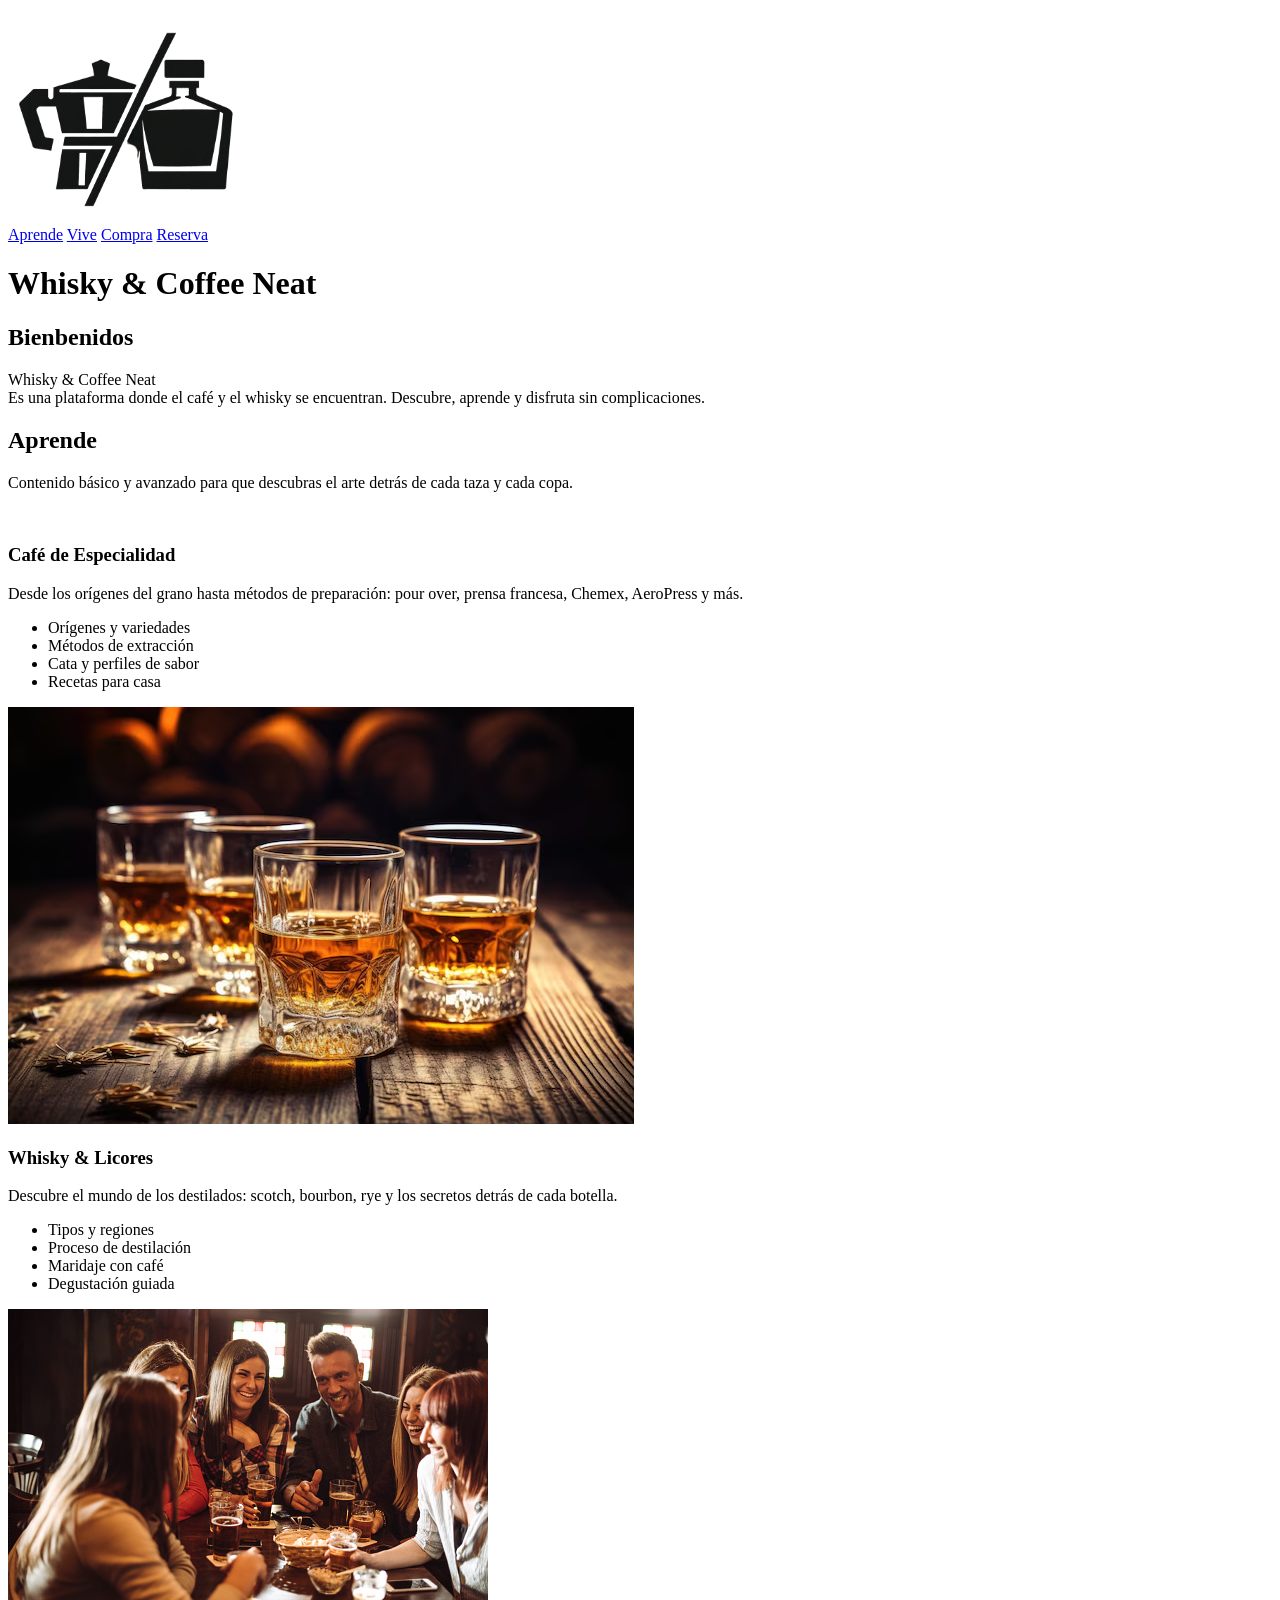
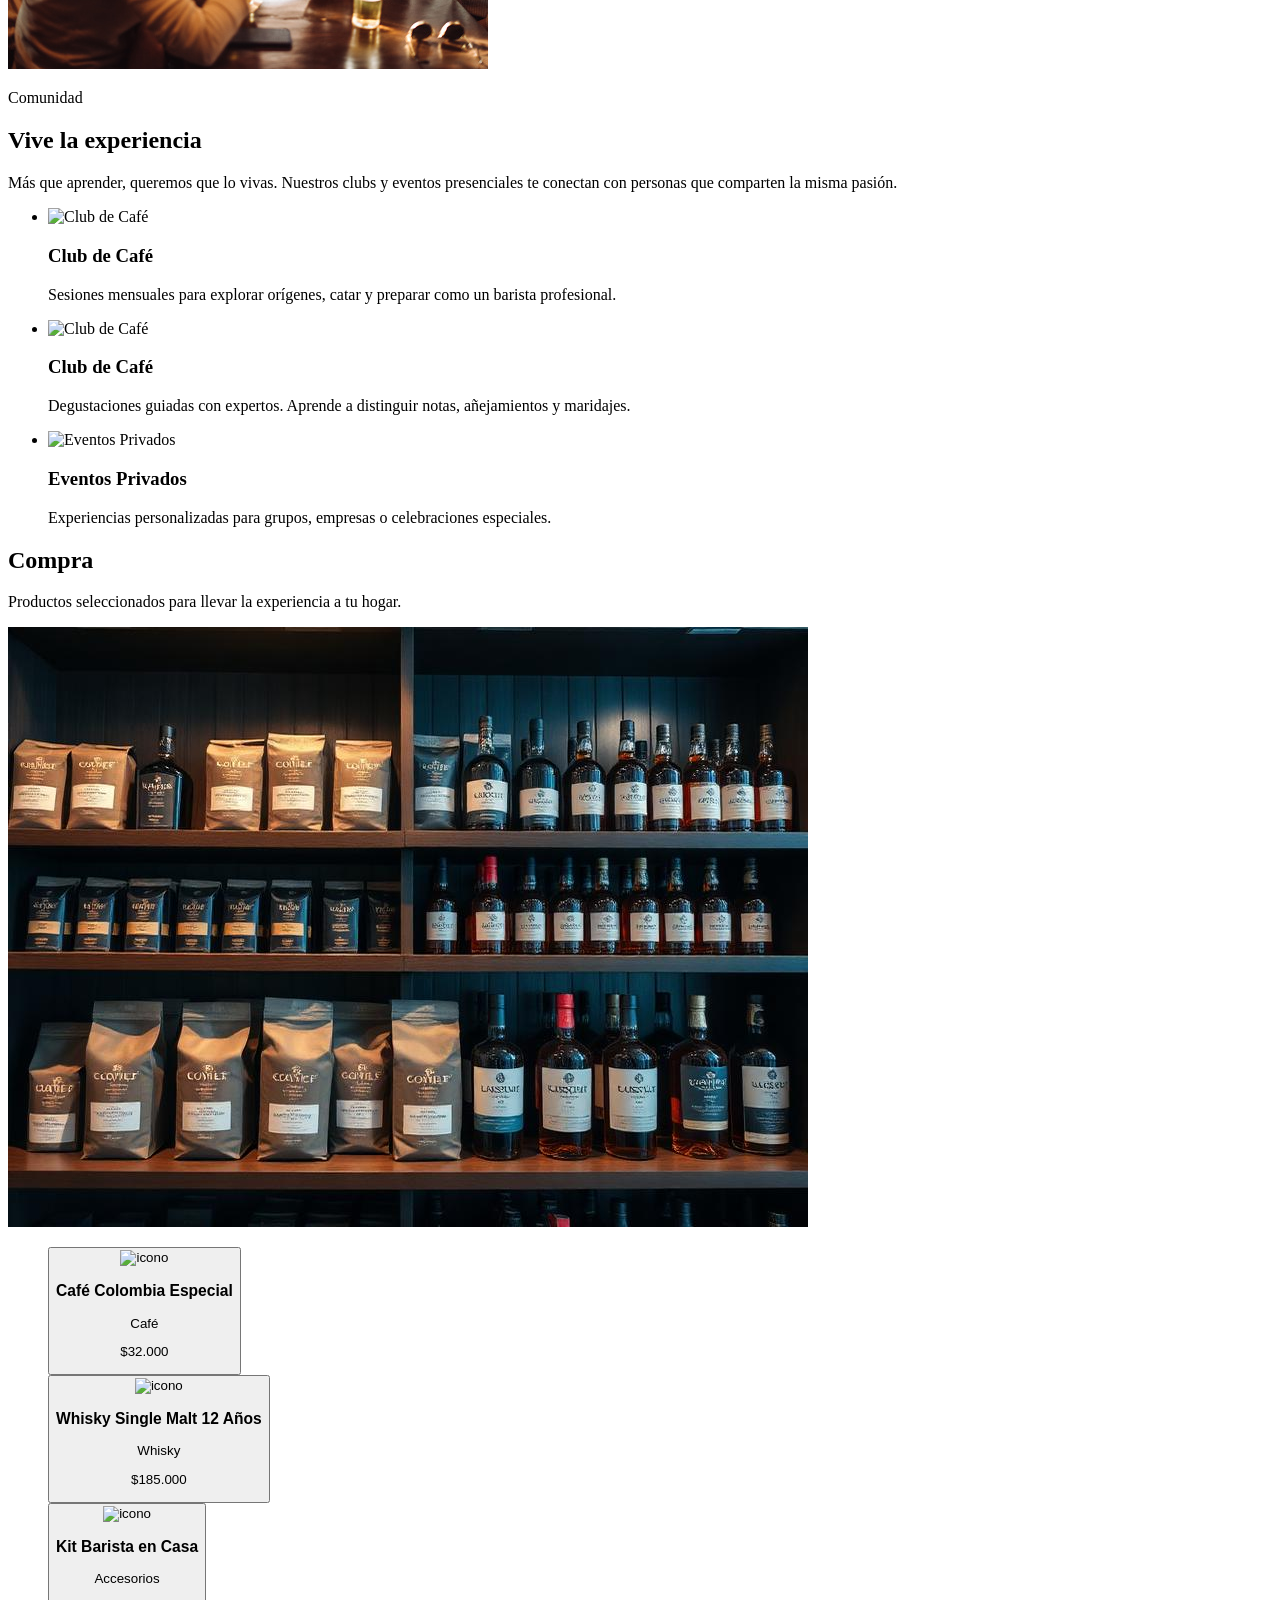
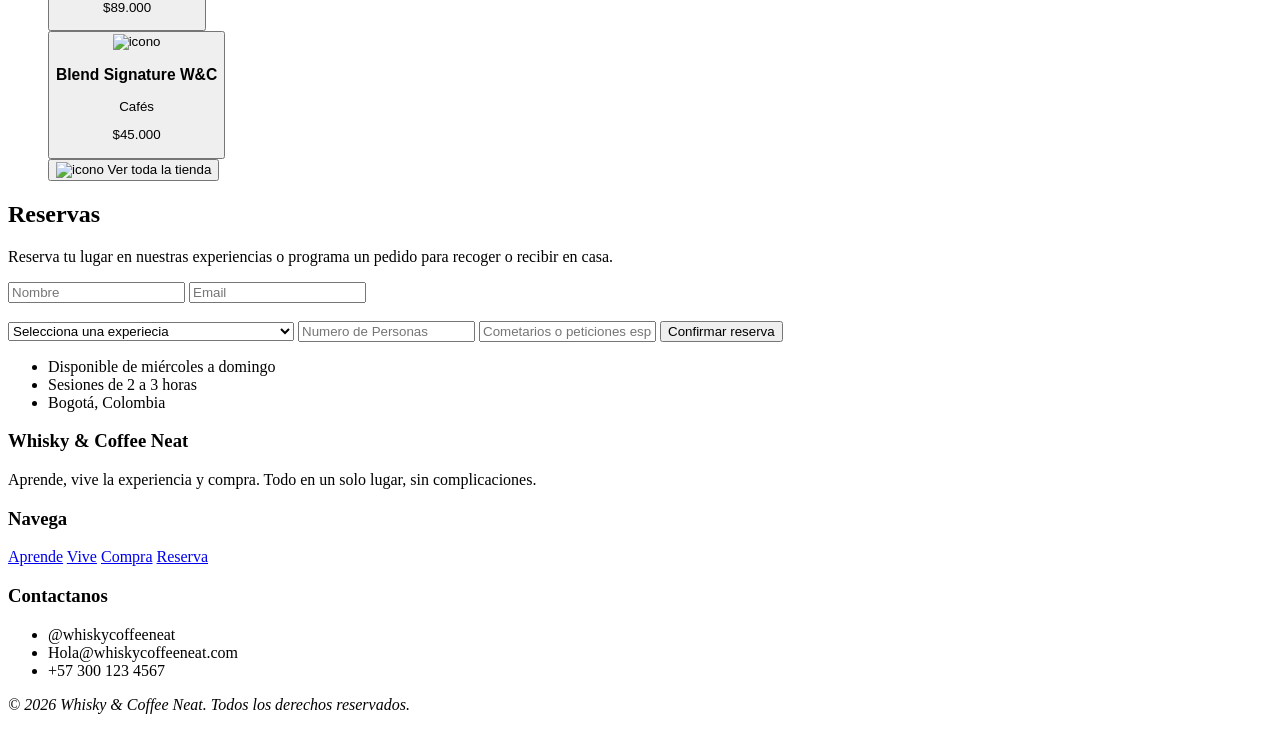
==== 1.WhiskyCoffee/index.html @ 06baff84 "dia 4 Formularios" ====
<!DOCTYPE html>
<html lang="en">

<head>
  <meta charset="UTF-8">
  <title>whiskyCoffee</title>
</head>

<body>

  <header>
    <img src="Logo.png" alt="logo Whisky & Coffee Neat ">
    <nav class="header">
      <a href="#aprende">Aprende</a>
      <a href="#vive">Vive</a>
      <a href="#compra">Compra</a>
      <a href="#reserva">Reserva</a>
    </nav>
    <h1>Whisky & Coffee Neat</h1>
  </header>

  <main>
    <section>
      <h2>Bienbenidos</h2>
      <p>Whisky & Coffee Neat <br> Es una plataforma donde el café y el whisky se encuentran. Descubre, aprende y
        disfruta sin complicaciones.</p>
    </section>

    <section class="aprende" id="aprende">
      <h2>Aprende</h2>
      <p>Contenido básico y avanzado para que descubras el arte detrás de cada taza y cada copa.</p>

      <article class="aprendeCafe">
        <img src="AprendeC.png" alt="">
        <h3>Café de Especialidad</h3>
        <p>Desde los orígenes del grano hasta métodos de preparación: pour over, prensa francesa, Chemex, AeroPress y
          más.</p>
        <ul>
          <li>Orígenes y variedades</li>
          <li>Métodos de extracción</li>
          <li>Cata y perfiles de sabor</li>
          <li>Recetas para casa</li>
        </ul>
      </article>

      <article class="aprendeWhisky">
        <img src="AprendeW.png" alt="">
        <h3>Whisky & Licores</h3>
        <p>Descubre el mundo de los destilados: scotch, bourbon, rye y los secretos detrás de cada botella.</p>
        <ul>
          <li>Tipos y regiones</li>
          <li>Proceso de destilación</li>
          <li>Maridaje con café</li>
          <li>Degustación guiada</li>
        </ul>
      </article>
    </section>

    <section class="vive" id="vive">
      <img src="Vive.png" alt="">
      <p>Comunidad</p>
      <h2>Vive la experiencia</h2>
      <p>Más que aprender, queremos que lo vivas. Nuestros clubs y eventos presenciales te conectan con personas que
        comparten la misma pasión.</p>
      <ul>
        <li>
          <img src="clubC" alt="Club de Café">
          <h3>Club de Café</h3>
          <p>Sesiones mensuales para explorar orígenes, catar y preparar como un barista profesional.</p>
        </li>
        <li>
          <img src="clubW" alt="Club de Café">
          <h3>Club de Café</h3>
          <p>Degustaciones guiadas con expertos. Aprende a distinguir notas, añejamientos y maridajes.</p>
        </li>
        <li>
          <img src="eventosPrivados" alt="Eventos Privados">
          <h3>Eventos Privados</h3>
          <p>Experiencias personalizadas para grupos, empresas o celebraciones especiales.</p>
        </li>
      </ul>
    </section>

    <section class="compra" id="compra">
      <h2>Compra</h2>
      <p>Productos seleccionados para llevar la experiencia a tu hogar.</p>
      <img src="Compra.png" alt="Compra">
      <ul>
        <Article>
          <button>
            <img src="" alt="icono">
            <h3>Café Colombia Especial</h3>
            <p>Café</p>
            <p>$32.000</p>
          </button>
        </Article>
        <Article>
          <button>
            <img src="" alt="icono">
            <h3>Whisky Single Malt 12 Años</h3>
            <p>Whisky</p>
            <p>$185.000</p>
          </button>
        </Article>
        <Article>
          <button>
            <img src="" alt="icono">
            <h3>Kit Barista en Casa</h3>
            <p>Accesorios</p>
            <p>$89.000</p>
          </button>
        </Article>
        <Article>
          <button>
            <img src="" alt="icono">
            <h3>Blend Signature W&C</h3>
            <p>Cafés</p>
            <p>$45.000</p>
          </button>
        </Article>

        <button>
          <img src="" alt="icono">
          Ver toda la tienda
        </button>
      </ul>
    </section>

    <section class="reserva" id="reserva">
      
      <form>
        <h2>Reservas</h2>
      <p>Reserva tu lugar en nuestras experiencias o programa un pedido para recoger o recibir en casa.</p>
  <input type="text" placeholder="Nombre">
  <input type="email" placeholder="Email">
  <br><br>
  <select name="experiencia">
  <option value="">Selecciona una experiecia</option>
  <option value="junior">Club Cafe - 12 Abril Degustaciones</option>
  <option value="junior">Club Cafe - 13 Abril Metodos de preparacion</option>
  <option value="junior">Club Wisky - 14 Abril Degustaciones</option>
  <option value="semi">Club Wisky - 15 Abril Coteleria</option>
  <option value="senior">Evento privado</option>
</select>
<input type="number" placeholder="Numero de Personas" min="1">
<input type="text" placeholder="Cometarios o peticiones especiales">
  <button type="submit">Confirmar reserva</button>
</form>
    </section>
  </main>
<div>
  <ul>
    <li>Disponible de miércoles a domingo</li>
    <li>Sesiones de 2 a 3 horas</li>
    <li>Bogotá, Colombia</li>
  </ul>
</div>


  <footer>
     
  <h3>Whisky & Coffee Neat</h3>
  <p>Aprende, vive la experiencia y compra. Todo en un solo lugar, sin complicaciones.</p>

  <h3>Navega</h3>
  <nav class="footer">
    <a href="#aprende">Aprende</a>
    <a href="#vive">Vive</a>
    <a href="#compra">Compra</a>
    <a href="#reserva">Reserva</a>
  </nav>

  <h3>Contactanos</h3>
  <ul>
    <li>@whiskycoffeeneat</li>
    <li>Hola@whiskycoffeeneat.com</li>
    <li>+57 300 123 4567</li>
  </ul>

  <p> <em>© 2026 Whisky & Coffee Neat. Todos los derechos reservados.</em></p>
 </footer>
</body>

</html>
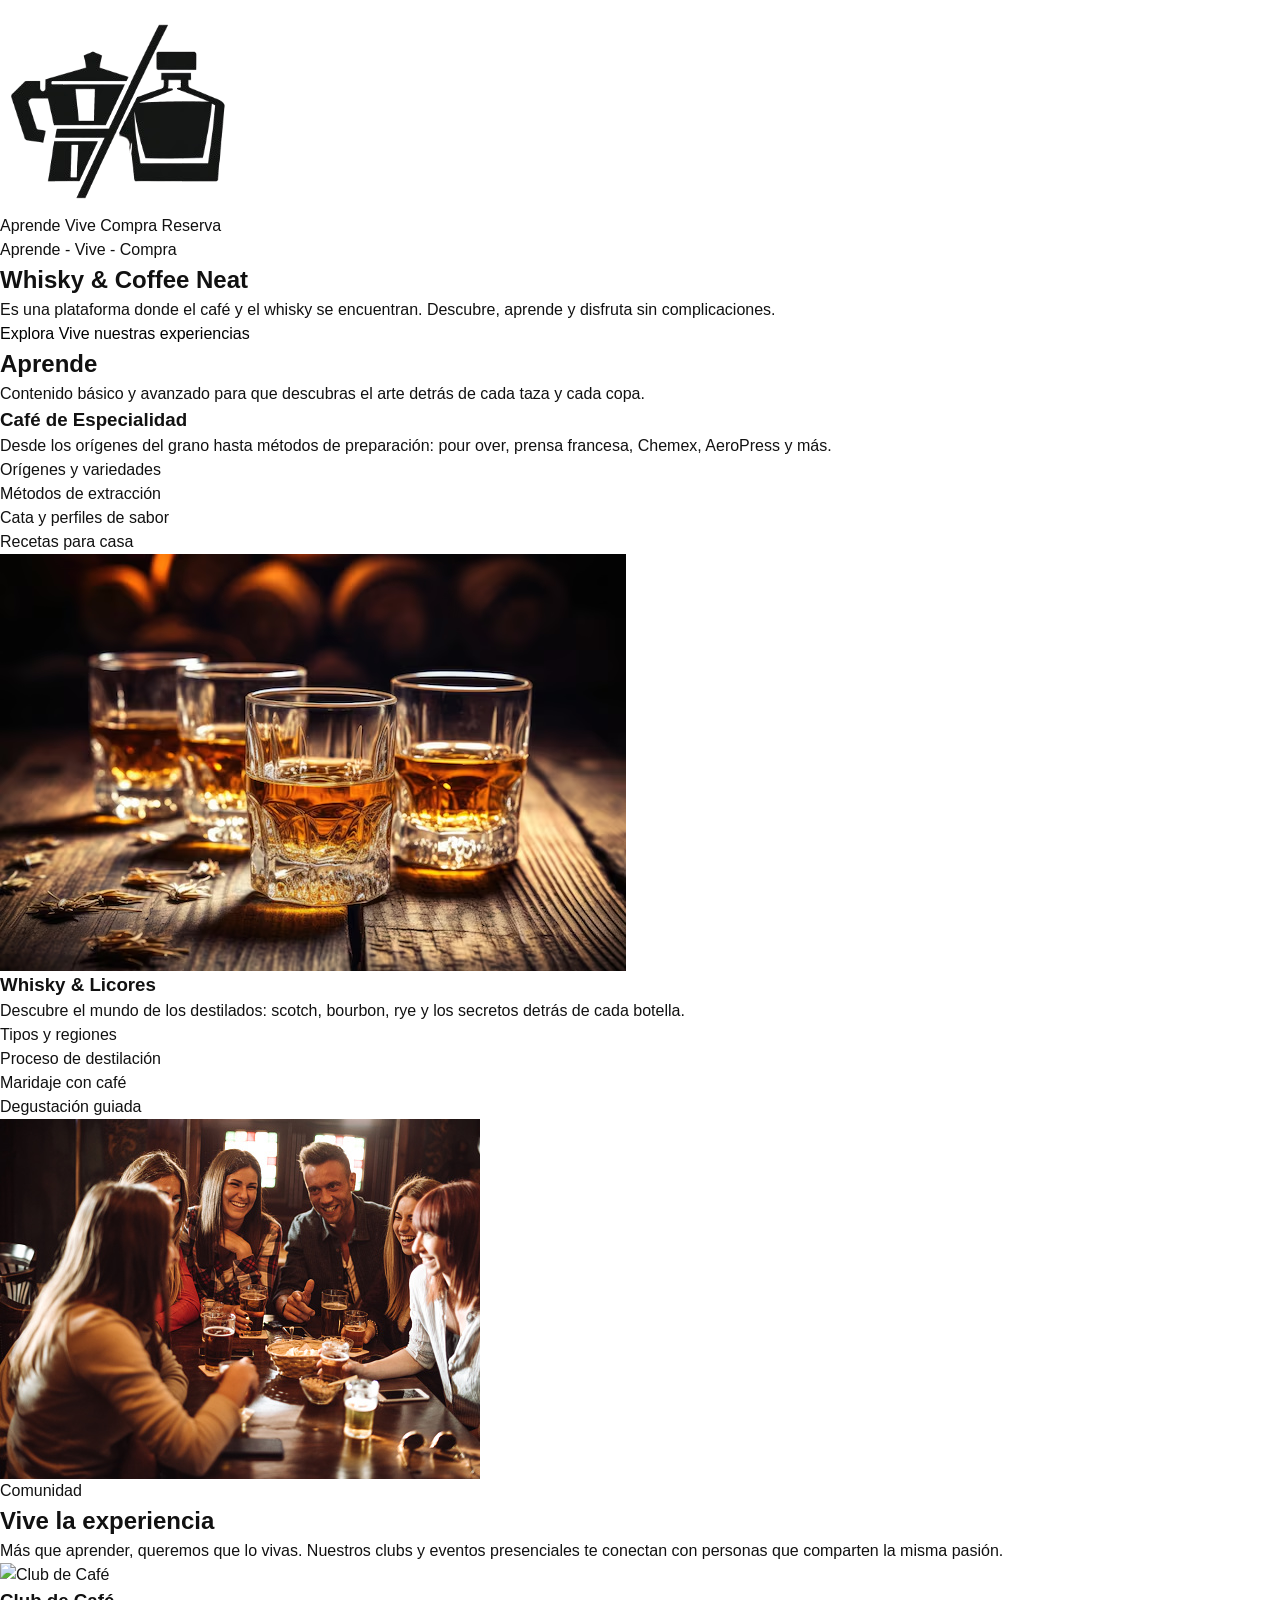
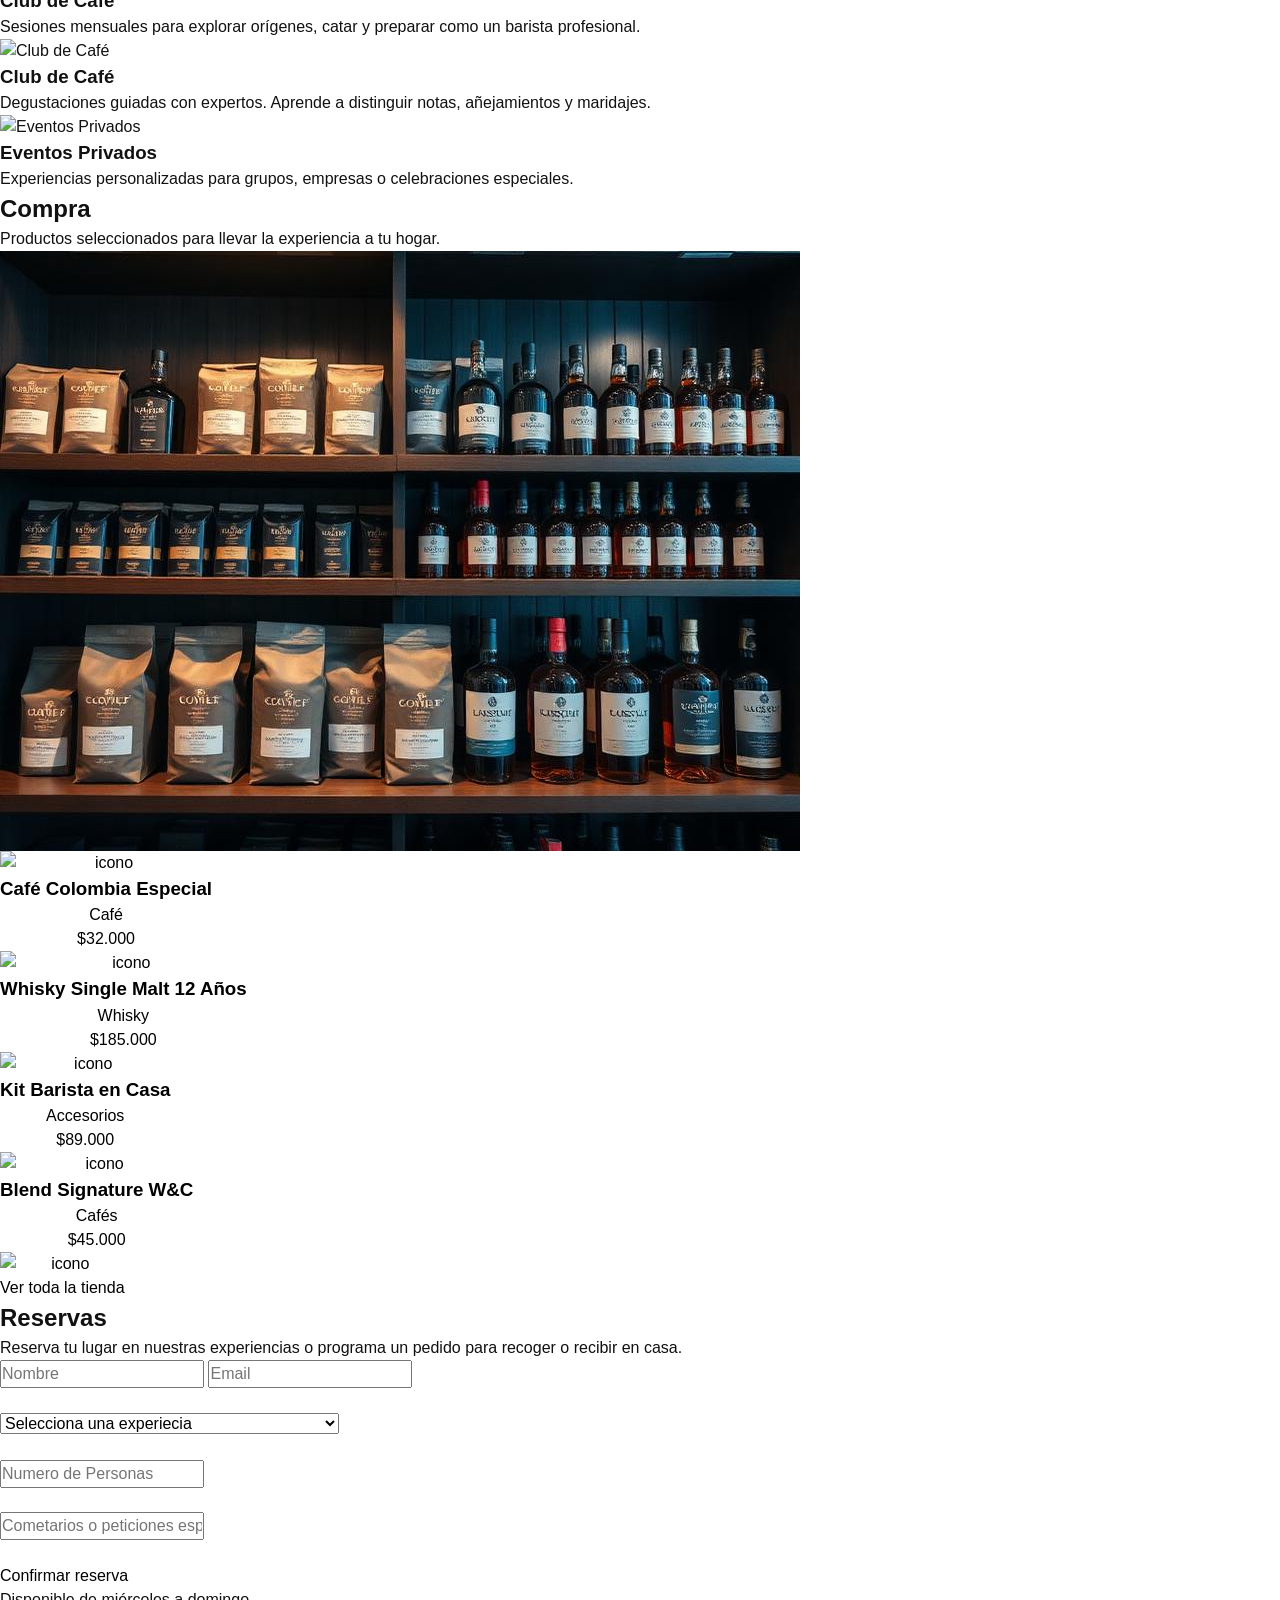
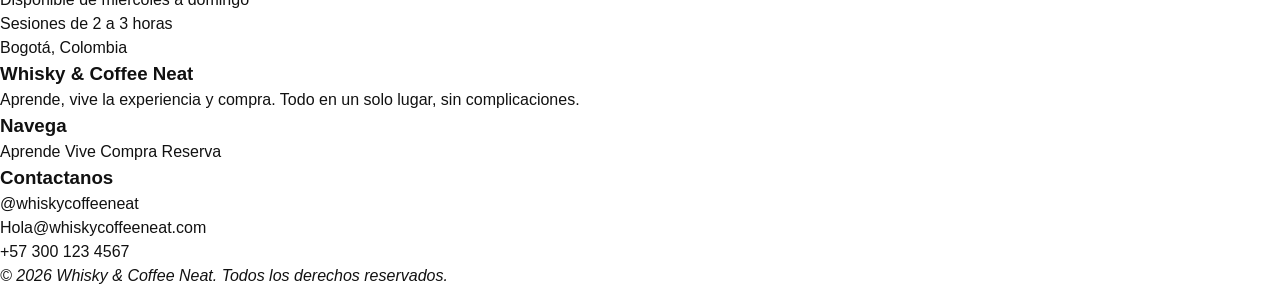
==== commit eba69495: "Dia5 Reset/base del pordefecto" ====
--- a/1.WhiskyCoffee/index.html
+++ b/1.WhiskyCoffee/index.html
@@ -4,6 +4,9 @@
 <head>
   <meta charset="UTF-8">
   <title>whiskyCoffee</title>
+
+  <link rel="stylesheet" href="styles.css">
+  <!--<link href="https://fonts.googleapis.com/css2?family=Cormorant+Garamond&display=swap" rel="stylesheet">-->
 </head>
 
 <body>
@@ -16,14 +19,17 @@
       <a href="#compra">Compra</a>
       <a href="#reserva">Reserva</a>
     </nav>
-    <h1>Whisky & Coffee Neat</h1>
+  
   </header>
 
   <main>
     <section>
-      <h2>Bienbenidos</h2>
-      <p>Whisky & Coffee Neat <br> Es una plataforma donde el café y el whisky se encuentran. Descubre, aprende y
+      <p>Aprende - Vive - Compra</p>
+      <h1>Whisky & Coffee Neat</h1>
+      <p>Es una plataforma donde el café y el whisky se encuentran. Descubre, aprende y
         disfruta sin complicaciones.</p>
+        <button>Explora</button>
+        <button>Vive nuestras experiencias</button>
     </section>
 
     <section class="aprende" id="aprende">
@@ -127,58 +133,61 @@
     </section>
 
     <section class="reserva" id="reserva">
-      
+
       <form>
         <h2>Reservas</h2>
-      <p>Reserva tu lugar en nuestras experiencias o programa un pedido para recoger o recibir en casa.</p>
-  <input type="text" placeholder="Nombre">
-  <input type="email" placeholder="Email">
-  <br><br>
-  <select name="experiencia">
-  <option value="">Selecciona una experiecia</option>
-  <option value="junior">Club Cafe - 12 Abril Degustaciones</option>
-  <option value="junior">Club Cafe - 13 Abril Metodos de preparacion</option>
-  <option value="junior">Club Wisky - 14 Abril Degustaciones</option>
-  <option value="semi">Club Wisky - 15 Abril Coteleria</option>
-  <option value="senior">Evento privado</option>
-</select>
-<input type="number" placeholder="Numero de Personas" min="1">
-<input type="text" placeholder="Cometarios o peticiones especiales">
-  <button type="submit">Confirmar reserva</button>
-</form>
+        <p>Reserva tu lugar en nuestras experiencias o programa un pedido para recoger o recibir en casa.</p>
+        <input type="text" placeholder="Nombre">
+        <input type="email" placeholder="Email">
+        <br><br>
+        <select name="experiencia">
+          <option value="">Selecciona una experiecia</option>
+          <option value="junior">Club Cafe - 12 Abril Degustaciones</option>
+          <option value="junior">Club Cafe - 13 Abril Metodos de preparacion</option>
+          <option value="junior">Club Wisky - 14 Abril Degustaciones</option>
+          <option value="semi">Club Wisky - 15 Abril Coteleria</option>
+          <option value="senior">Evento privado</option>
+        </select>
+        <br><br>
+        <input type="number" placeholder="Numero de Personas" min="1">
+        <br><br>
+        <input type="text" placeholder="Cometarios o peticiones especiales">
+        <br><br>
+        <button type="submit">Confirmar reserva</button>
+      </form>
     </section>
   </main>
-<div>
-  <ul>
-    <li>Disponible de miércoles a domingo</li>
-    <li>Sesiones de 2 a 3 horas</li>
-    <li>Bogotá, Colombia</li>
-  </ul>
-</div>
+  <div>
+    <ul>
+      <li>Disponible de miércoles a domingo</li>
+      <li>Sesiones de 2 a 3 horas</li>
+      <li>Bogotá, Colombia</li>
+    </ul>
+  </div>
 
 
   <footer>
-     
-  <h3>Whisky & Coffee Neat</h3>
-  <p>Aprende, vive la experiencia y compra. Todo en un solo lugar, sin complicaciones.</p>
 
-  <h3>Navega</h3>
-  <nav class="footer">
-    <a href="#aprende">Aprende</a>
-    <a href="#vive">Vive</a>
-    <a href="#compra">Compra</a>
-    <a href="#reserva">Reserva</a>
-  </nav>
+    <h3>Whisky & Coffee Neat</h3>
+    <p>Aprende, vive la experiencia y compra. Todo en un solo lugar, sin complicaciones.</p>
 
-  <h3>Contactanos</h3>
-  <ul>
-    <li>@whiskycoffeeneat</li>
-    <li>Hola@whiskycoffeeneat.com</li>
-    <li>+57 300 123 4567</li>
-  </ul>
+    <h3>Navega</h3>
+    <nav class="footer">
+      <a href="#aprende">Aprende</a>
+      <a href="#vive">Vive</a>
+      <a href="#compra">Compra</a>
+      <a href="#reserva">Reserva</a>
+    </nav>
 
-  <p> <em>© 2026 Whisky & Coffee Neat. Todos los derechos reservados.</em></p>
- </footer>
+    <h3>Contactanos</h3>
+    <ul>
+      <li>@whiskycoffeeneat</li>
+      <li>Hola@whiskycoffeeneat.com</li>
+      <li>+57 300 123 4567</li>
+    </ul>
+
+    <p> <em>© 2026 Whisky & Coffee Neat. Todos los derechos reservados.</em></p>
+  </footer>
 </body>
 
 </html>
--- a/1.WhiskyCoffee/styles.css
+++ b/1.WhiskyCoffee/styles.css
@@ -0,0 +1,66 @@
+* {
+  margin: 0;
+  padding: 0;
+  box-sizing: border-box;
+}
+
+/* Evita problemas con imágenes */
+img {
+  max-width: 100%;
+  display: block;
+}
+
+/* Evita inconsistencias de tipografía base */
+html {
+  font-size: 16px;
+  scroll-behavior: smooth;
+}
+
+/* Base del documento */
+body {
+  font-family: Arial, sans-serif;
+  line-height: 1.5;
+  color: #111;
+  background-color: #fff;
+}
+
+/* Listas sin estilos por defecto */
+ul,
+ol {
+  list-style: none;
+}
+
+/* Links limpios */
+a {
+  text-decoration: none;
+  color: inherit;
+}
+
+/* Botones consistentes */
+button {
+  font: inherit;
+  border: none;
+  background: none;
+  cursor: pointer;
+}
+
+/* Formularios consistentes */
+input,
+select,
+textarea {
+  font: inherit;
+  outline: none;
+}
+
+/* Evita bordes raros en elementos interactivos */
+button:focus,
+input:focus,
+select:focus,
+textarea:focus {
+  outline: none;
+}
+
+/* Mejor control de scroll en páginas largas */
+html, body {
+  height: 100%;
+}
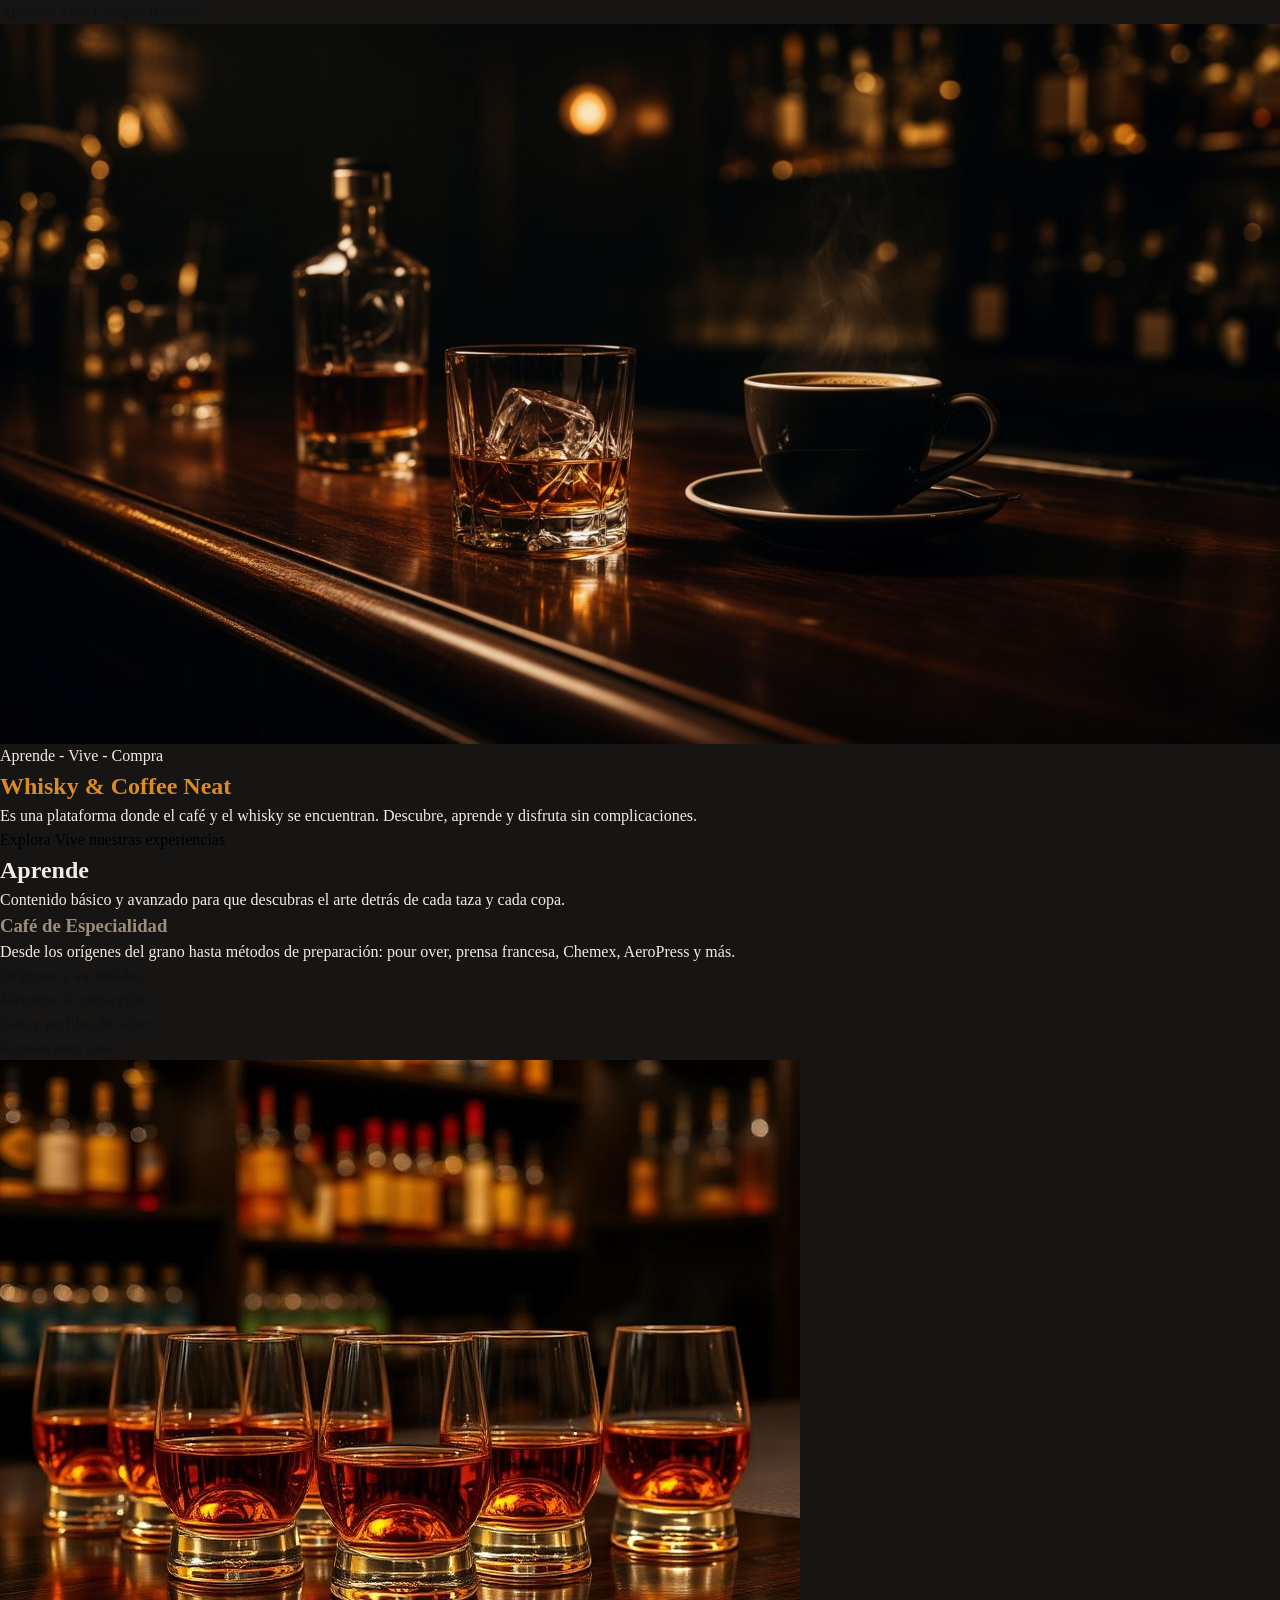
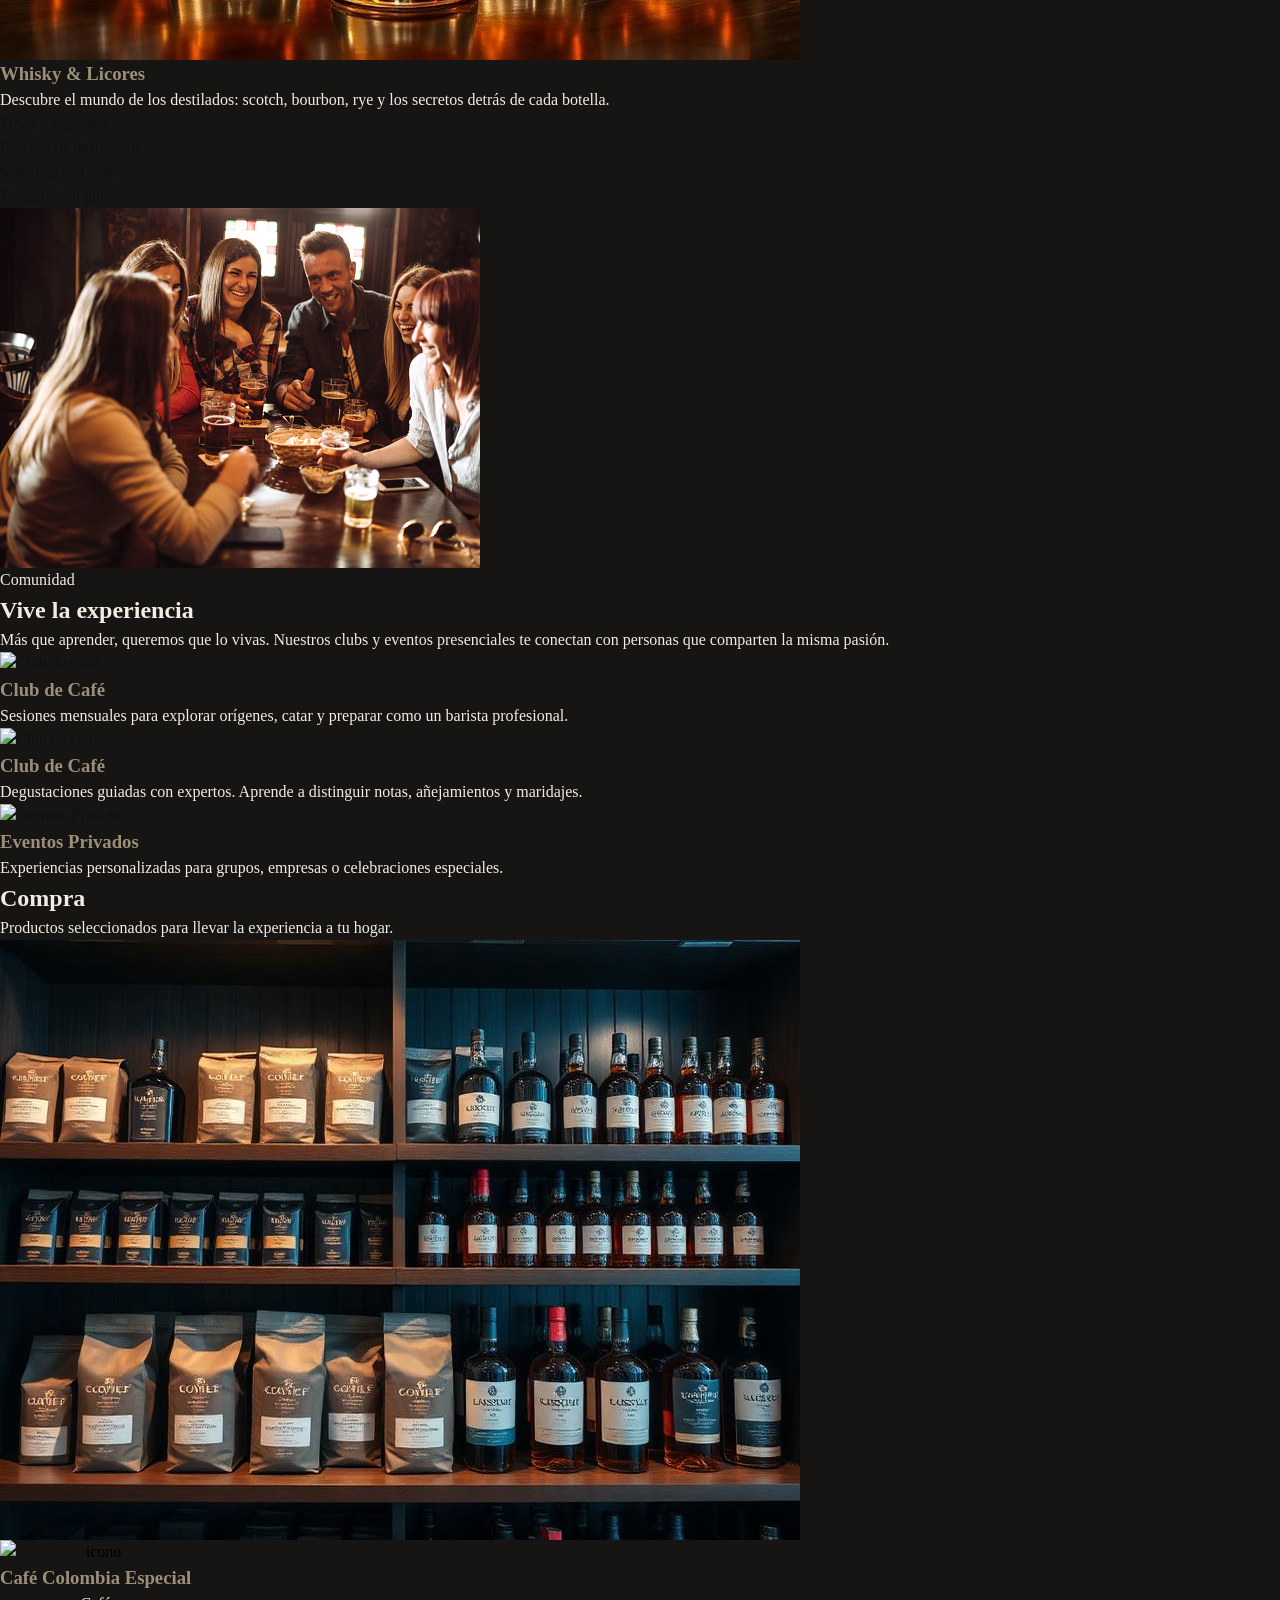
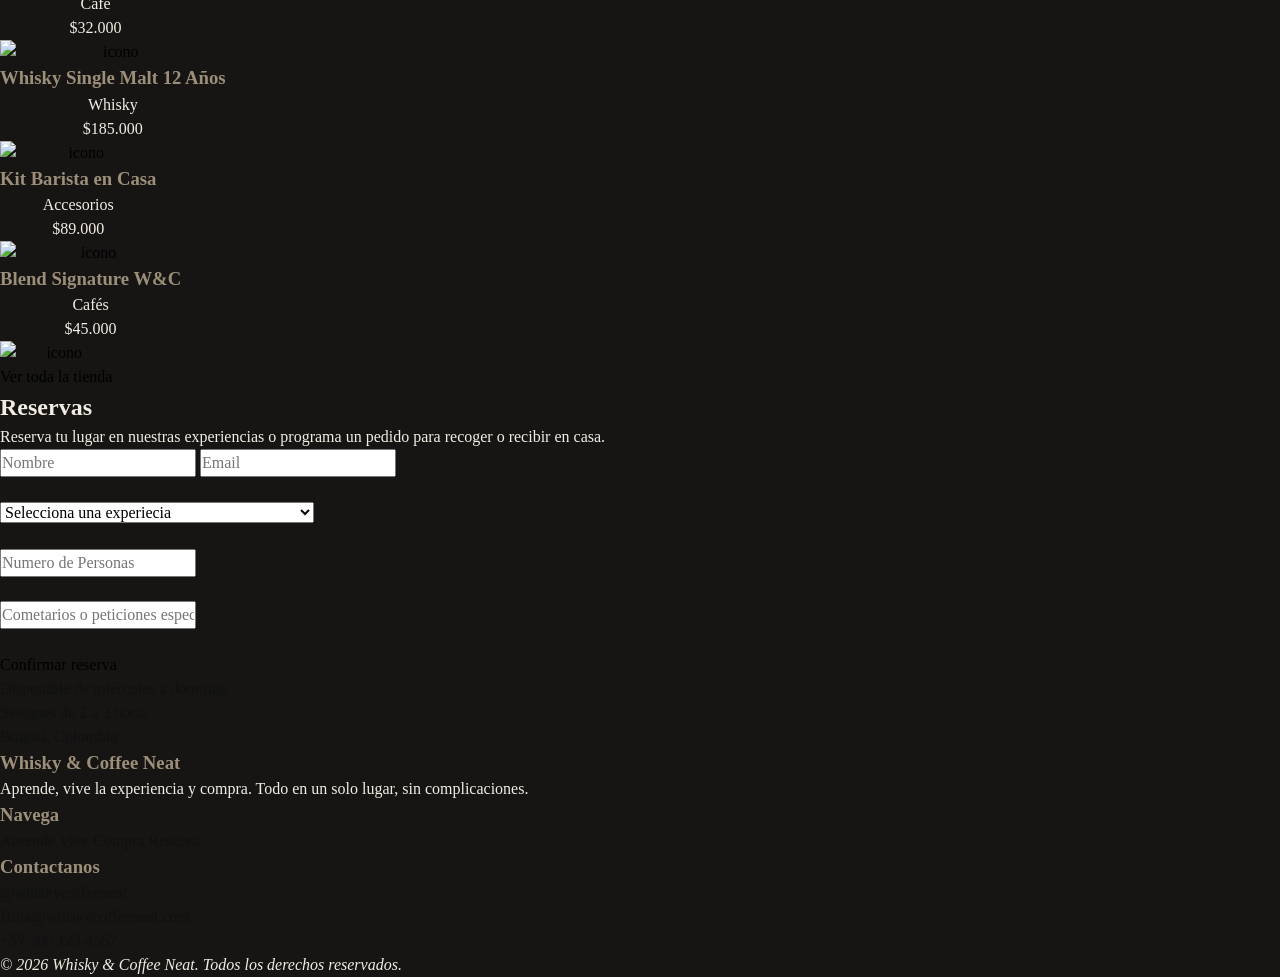
==== commit f0e0aaf6: "Dia 6 FLEXBOX" ====
--- a/1.WhiskyCoffee/index.html
+++ b/1.WhiskyCoffee/index.html
@@ -12,7 +12,7 @@
 <body>
 
   <header>
-    <img src="Logo.png" alt="logo Whisky & Coffee Neat ">
+    <!--<img src="Logo.png" alt="logo Whisky & Coffee Neat ">-->
     <nav class="header">
       <a href="#aprende">Aprende</a>
       <a href="#vive">Vive</a>
@@ -24,6 +24,7 @@
 
   <main>
     <section>
+      <img class="hero" src="Hero.png" alt="">
       <p>Aprende - Vive - Compra</p>
       <h1>Whisky & Coffee Neat</h1>
       <p>Es una plataforma donde el café y el whisky se encuentran. Descubre, aprende y
@@ -37,7 +38,7 @@
       <p>Contenido básico y avanzado para que descubras el arte detrás de cada taza y cada copa.</p>
 
       <article class="aprendeCafe">
-        <img src="AprendeC.png" alt="">
+        <img class="aprendec" src="AprendeC.png" alt="">
         <h3>Café de Especialidad</h3>
         <p>Desde los orígenes del grano hasta métodos de preparación: pour over, prensa francesa, Chemex, AeroPress y
           más.</p>
@@ -50,7 +51,7 @@
       </article>
 
       <article class="aprendeWhisky">
-        <img src="AprendeW.png" alt="">
+        <img class="aprendew" src="AprendeW.png" alt="">
         <h3>Whisky & Licores</h3>
         <p>Descubre el mundo de los destilados: scotch, bourbon, rye y los secretos detrás de cada botella.</p>
         <ul>
@@ -63,7 +64,7 @@
     </section>
 
     <section class="vive" id="vive">
-      <img src="Vive.png" alt="">
+      <img class="vive" src="Vive.png" alt="">
       <p>Comunidad</p>
       <h2>Vive la experiencia</h2>
       <p>Más que aprender, queremos que lo vivas. Nuestros clubs y eventos presenciales te conectan con personas que
@@ -90,7 +91,7 @@
     <section class="compra" id="compra">
       <h2>Compra</h2>
       <p>Productos seleccionados para llevar la experiencia a tu hogar.</p>
-      <img src="Compra.png" alt="Compra">
+      <img class="compra" src="Compra.png" alt="Compra">
       <ul>
         <Article>
           <button>
--- a/1.WhiskyCoffee/styles.css
+++ b/1.WhiskyCoffee/styles.css
@@ -1,13 +1,8 @@
+/* Reset universal: */
 * {
   margin: 0;
   padding: 0;
   box-sizing: border-box;
-}
-
-/* Evita problemas con imágenes */
-img {
-  max-width: 100%;
-  display: block;
 }
 
 /* Evita inconsistencias de tipografía base */
@@ -18,10 +13,75 @@
 
 /* Base del documento */
 body {
-  font-family: Arial, sans-serif;
+  font-family: Georgia, "Times New Roman", serif;
   line-height: 1.5;
   color: #111;
-  background-color: #fff;
+  background-color: #171514;
+}
+
+/*====================================  CONTENIDO  ================================*/
+
+/* Textos */
+:root {
+  --font-title: "Playfair Display", serif;
+  --txt-primary: #D98C26; /*colores Primarios*/
+  --txt-foreground: #F2EDE3; /*texto Principal*/
+  --txt-muted: #9C8F7A; /*colores Secundarios*/
+}
+
+h1, h2, h3, p {
+  font-family: var(--font-title);
+}
+
+h1 { color: var(--txt-primary); }
+h2 { color: var(--txt-foreground); }
+h3 { color: var(--txt-muted); }
+p  { color: var(--txt-foreground); }
+
+/* Evita problemas con imágenes */
+img {
+  max-width: 100%;
+  display: block;
+}
+
+hero.img{
+  /*Imagen Fullscreen*/
+display: block;
+width: 100%;
+height: 500px;
+max-width: 100%;
+object-fit: cover;
+}
+
+aprendec.img{
+  /*Imagen full container*/
+display: block;
+width: 100%;
+height: 100%;
+object-fit: cover;
+}
+
+aprendew.img{
+  /*Imagen full container*/
+display: block;
+width: 100%;
+height: 100%;
+object-fit: cover;
+}
+
+vive.img{
+  display: block;
+width: 100%;
+height: 500px;
+max-width: 100%;
+object-fit: cover;/*no se deforma - responsive*/
+}
+
+compra.img{
+display: block;
+width: 100%;
+height: 400px;
+object-fit: cover;
 }
 
 /* Listas sin estilos por defecto */
@@ -35,6 +95,8 @@
   text-decoration: none;
   color: inherit;
 }
+
+/*====================================  UI  ================================*/
 
 /* Botones consistentes */
 button {
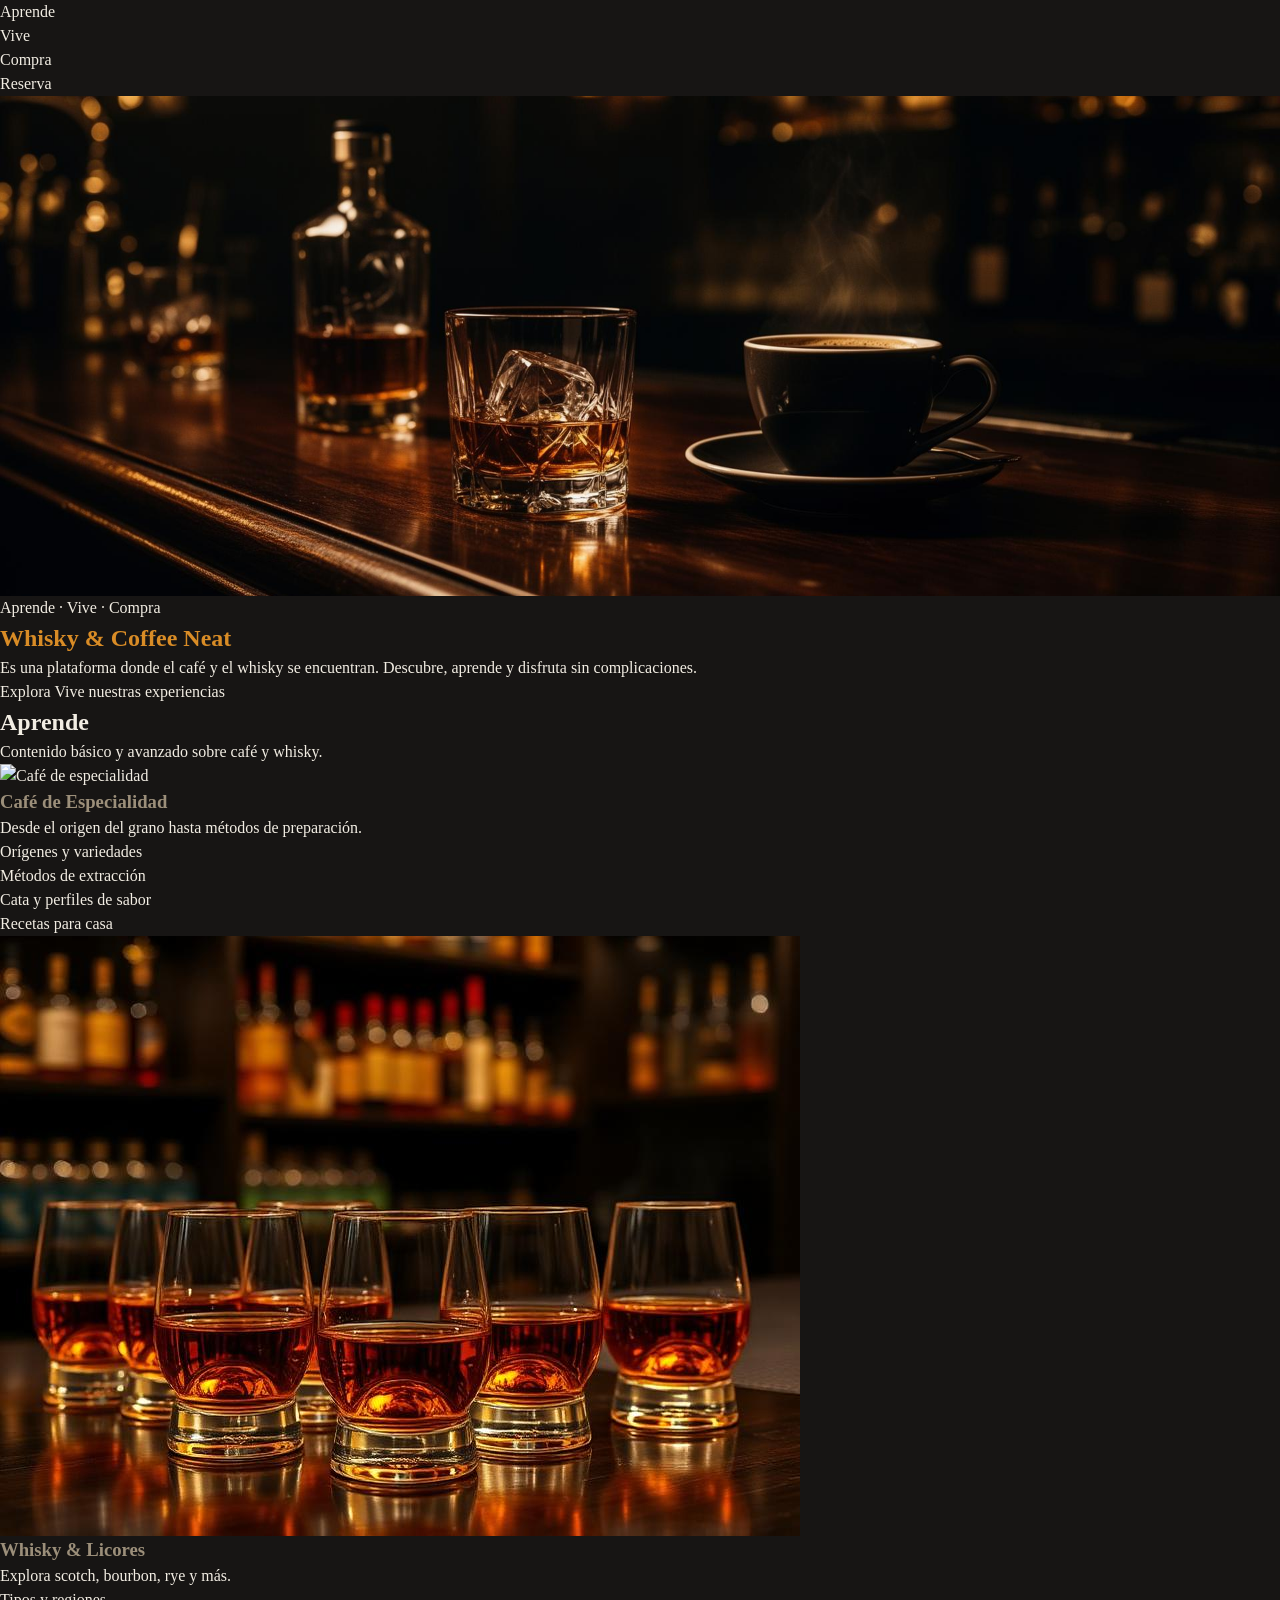
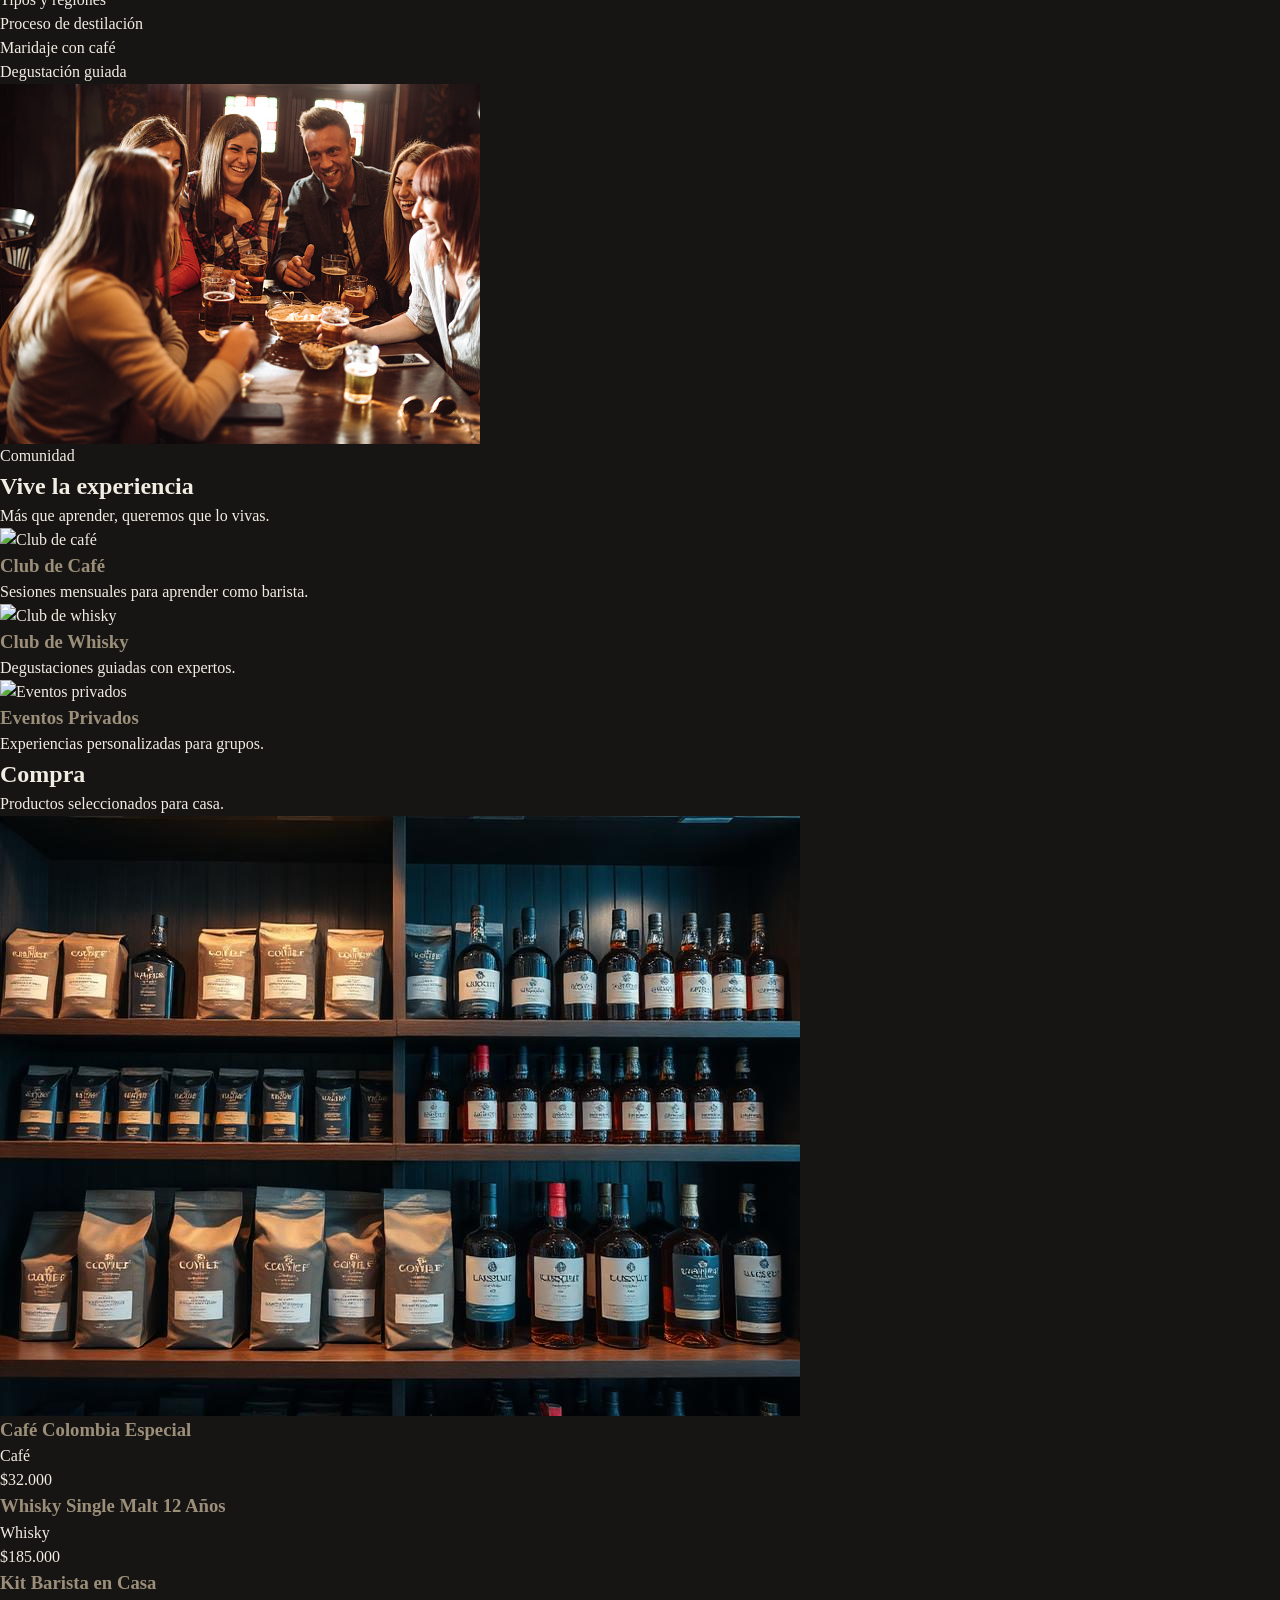
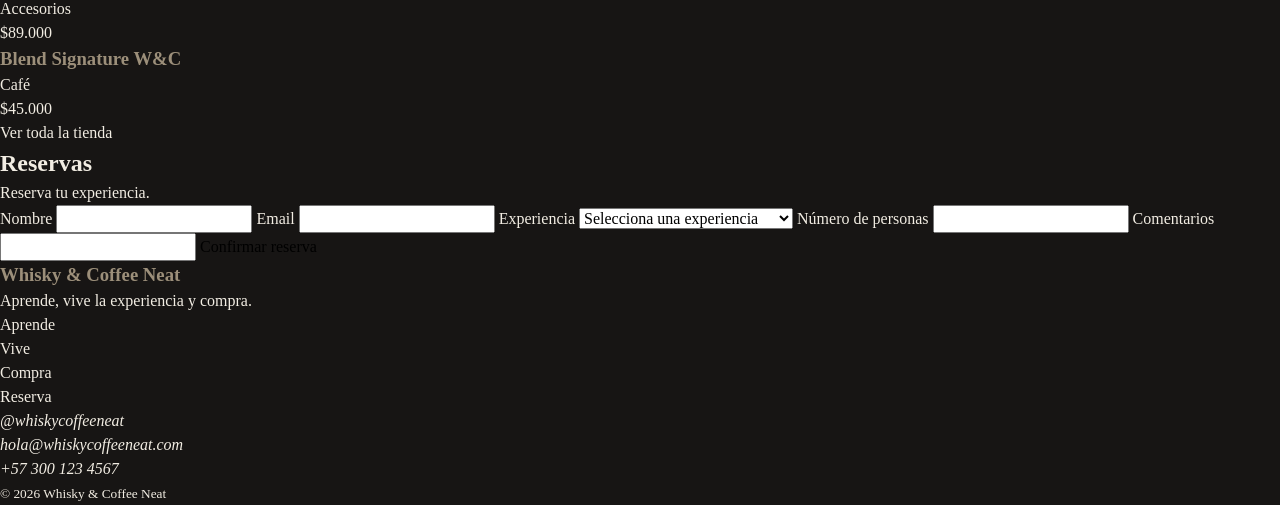
==== commit 90e65096: "correccion y Limpieza de codigo pre flexbox" ====
--- a/1.WhiskyCoffee/index.html
+++ b/1.WhiskyCoffee/index.html
@@ -1,194 +1,226 @@
 <!DOCTYPE html>
-<html lang="en">
+<html lang="es">
 
 <head>
   <meta charset="UTF-8">
-  <title>whiskyCoffee</title>
-
+  <title>Whisky & Coffee Neat</title>
   <link rel="stylesheet" href="styles.css">
-  <!--<link href="https://fonts.googleapis.com/css2?family=Cormorant+Garamond&display=swap" rel="stylesheet">-->
 </head>
 
 <body>
 
-  <header>
-    <!--<img src="Logo.png" alt="logo Whisky & Coffee Neat ">-->
-    <nav class="header">
-      <a href="#aprende">Aprende</a>
-      <a href="#vive">Vive</a>
-      <a href="#compra">Compra</a>
-      <a href="#reserva">Reserva</a>
-    </nav>
-  
-  </header>
-
-  <main>
-    <section>
-      <img class="hero" src="Hero.png" alt="">
-      <p>Aprende - Vive - Compra</p>
-      <h1>Whisky & Coffee Neat</h1>
-      <p>Es una plataforma donde el café y el whisky se encuentran. Descubre, aprende y
-        disfruta sin complicaciones.</p>
-        <button>Explora</button>
-        <button>Vive nuestras experiencias</button>
-    </section>
-
-    <section class="aprende" id="aprende">
-      <h2>Aprende</h2>
-      <p>Contenido básico y avanzado para que descubras el arte detrás de cada taza y cada copa.</p>
-
-      <article class="aprendeCafe">
-        <img class="aprendec" src="AprendeC.png" alt="">
-        <h3>Café de Especialidad</h3>
-        <p>Desde los orígenes del grano hasta métodos de preparación: pour over, prensa francesa, Chemex, AeroPress y
-          más.</p>
-        <ul>
-          <li>Orígenes y variedades</li>
-          <li>Métodos de extracción</li>
-          <li>Cata y perfiles de sabor</li>
-          <li>Recetas para casa</li>
-        </ul>
-      </article>
-
-      <article class="aprendeWhisky">
-        <img class="aprendew" src="AprendeW.png" alt="">
-        <h3>Whisky & Licores</h3>
-        <p>Descubre el mundo de los destilados: scotch, bourbon, rye y los secretos detrás de cada botella.</p>
-        <ul>
-          <li>Tipos y regiones</li>
-          <li>Proceso de destilación</li>
-          <li>Maridaje con café</li>
-          <li>Degustación guiada</li>
-        </ul>
-      </article>
-    </section>
-
-    <section class="vive" id="vive">
-      <img class="vive" src="Vive.png" alt="">
-      <p>Comunidad</p>
-      <h2>Vive la experiencia</h2>
-      <p>Más que aprender, queremos que lo vivas. Nuestros clubs y eventos presenciales te conectan con personas que
-        comparten la misma pasión.</p>
+<header class="header">
+  <nav aria-label="Navegación principal">
+    <ul class="nav-list">
+      <li><a href="#aprende">Aprende</a></li>
+      <li><a href="#vive">Vive</a></li>
+      <li><a href="#compra">Compra</a></li>
+      <li><a href="#reserva">Reserva</a></li>
+    </ul>
+  </nav>
+</header>
+
+<main>
+
+  <!-- HERO -->
+  <section class="hero">
+    <img src="Hero.png" alt="Whisky y café experiencia">
+
+    <p>Aprende · Vive · Compra</p>
+
+    <h1>Whisky & Coffee Neat</h1>
+
+    <p>
+      Es una plataforma donde el café y el whisky se encuentran.
+      Descubre, aprende y disfruta sin complicaciones.
+    </p>
+
+    <a href="#aprende" class="btn">Explora</a>
+    <a href="#vive" class="btn btn-secondary">Vive nuestras experiencias</a>
+  </section>
+
+  <!-- APRENDE -->
+  <section id="aprende">
+    <h2>Aprende</h2>
+    <p>Contenido básico y avanzado sobre café y whisky.</p>
+
+    <article>
+      <img src="AprendeC.png" alt="Café de especialidad">
+      <h3>Café de Especialidad</h3>
+      <p>Desde el origen del grano hasta métodos de preparación.</p>
+
       <ul>
-        <li>
-          <img src="clubC" alt="Club de Café">
+        <li>Orígenes y variedades</li>
+        <li>Métodos de extracción</li>
+        <li>Cata y perfiles de sabor</li>
+        <li>Recetas para casa</li>
+      </ul>
+    </article>
+
+    <article>
+      <img src="AprendeW.png" alt="Whisky y licores">
+      <h3>Whisky & Licores</h3>
+      <p>Explora scotch, bourbon, rye y más.</p>
+
+      <ul>
+        <li>Tipos y regiones</li>
+        <li>Proceso de destilación</li>
+        <li>Maridaje con café</li>
+        <li>Degustación guiada</li>
+      </ul>
+    </article>
+  </section>
+
+  <!-- VIVE -->
+  <section id="vive">
+    <img src="Vive.png" alt="Comunidad whisky y café">
+
+    <p>Comunidad</p>
+    <h2>Vive la experiencia</h2>
+
+    <p>
+      Más que aprender, queremos que lo vivas.
+    </p>
+
+    <ul class="cards">
+      <li>
+        <article>
+          <img src="clubC.png" alt="Club de café">
           <h3>Club de Café</h3>
-          <p>Sesiones mensuales para explorar orígenes, catar y preparar como un barista profesional.</p>
-        </li>
-        <li>
-          <img src="clubW" alt="Club de Café">
-          <h3>Club de Café</h3>
-          <p>Degustaciones guiadas con expertos. Aprende a distinguir notas, añejamientos y maridajes.</p>
-        </li>
-        <li>
-          <img src="eventosPrivados" alt="Eventos Privados">
+          <p>Sesiones mensuales para aprender como barista.</p>
+        </article>
+      </li>
+
+      <li>
+        <article>
+          <img src="clubW.png" alt="Club de whisky">
+          <h3>Club de Whisky</h3>
+          <p>Degustaciones guiadas con expertos.</p>
+        </article>
+      </li>
+
+      <li>
+        <article>
+          <img src="eventosPrivados.png" alt="Eventos privados">
           <h3>Eventos Privados</h3>
-          <p>Experiencias personalizadas para grupos, empresas o celebraciones especiales.</p>
-        </li>
-      </ul>
-    </section>
-
-    <section class="compra" id="compra">
-      <h2>Compra</h2>
-      <p>Productos seleccionados para llevar la experiencia a tu hogar.</p>
-      <img class="compra" src="Compra.png" alt="Compra">
-      <ul>
-        <Article>
-          <button>
-            <img src="" alt="icono">
-            <h3>Café Colombia Especial</h3>
-            <p>Café</p>
-            <p>$32.000</p>
-          </button>
-        </Article>
-        <Article>
-          <button>
-            <img src="" alt="icono">
-            <h3>Whisky Single Malt 12 Años</h3>
-            <p>Whisky</p>
-            <p>$185.000</p>
-          </button>
-        </Article>
-        <Article>
-          <button>
-            <img src="" alt="icono">
-            <h3>Kit Barista en Casa</h3>
-            <p>Accesorios</p>
-            <p>$89.000</p>
-          </button>
-        </Article>
-        <Article>
-          <button>
-            <img src="" alt="icono">
-            <h3>Blend Signature W&C</h3>
-            <p>Cafés</p>
-            <p>$45.000</p>
-          </button>
-        </Article>
-
-        <button>
-          <img src="" alt="icono">
-          Ver toda la tienda
-        </button>
-      </ul>
-    </section>
-
-    <section class="reserva" id="reserva">
-
-      <form>
-        <h2>Reservas</h2>
-        <p>Reserva tu lugar en nuestras experiencias o programa un pedido para recoger o recibir en casa.</p>
-        <input type="text" placeholder="Nombre">
-        <input type="email" placeholder="Email">
-        <br><br>
+          <p>Experiencias personalizadas para grupos.</p>
+        </article>
+      </li>
+    </ul>
+  </section>
+
+  <!-- COMPRA -->
+  <section id="compra">
+    <h2>Compra</h2>
+    <p>Productos seleccionados para casa.</p>
+
+    <img src="Compra.png" alt="Productos café y whisky">
+
+    <ul class="products">
+
+      <li>
+        <article>
+          <h3>Café Colombia Especial</h3>
+          <p>Café</p>
+          <p>$32.000</p>
+        </article>
+      </li>
+
+      <li>
+        <article>
+          <h3>Whisky Single Malt 12 Años</h3>
+          <p>Whisky</p>
+          <p>$185.000</p>
+        </article>
+      </li>
+
+      <li>
+        <article>
+          <h3>Kit Barista en Casa</h3>
+          <p>Accesorios</p>
+          <p>$89.000</p>
+        </article>
+      </li>
+
+      <li>
+        <article>
+          <h3>Blend Signature W&C</h3>
+          <p>Café</p>
+          <p>$45.000</p>
+        </article>
+      </li>
+
+    </ul>
+
+    <a href="#tienda" class="btn">Ver toda la tienda</a>
+  </section>
+
+  <!-- RESERVA -->
+  <section id="reserva">
+    <h2>Reservas</h2>
+
+    <p>Reserva tu experiencia.</p>
+
+    <form>
+      <label>
+        Nombre
+        <input type="text" name="nombre">
+      </label>
+
+      <label>
+        Email
+        <input type="email" name="email">
+      </label>
+
+      <label>
+        Experiencia
         <select name="experiencia">
-          <option value="">Selecciona una experiecia</option>
-          <option value="junior">Club Cafe - 12 Abril Degustaciones</option>
-          <option value="junior">Club Cafe - 13 Abril Metodos de preparacion</option>
-          <option value="junior">Club Wisky - 14 Abril Degustaciones</option>
-          <option value="semi">Club Wisky - 15 Abril Coteleria</option>
-          <option value="senior">Evento privado</option>
+          <option value="">Selecciona una experiencia</option>
+          <option>Club Café - Degustaciones</option>
+          <option>Club Café - Métodos</option>
+          <option>Club Whisky - Degustaciones</option>
+          <option>Evento privado</option>
         </select>
-        <br><br>
-        <input type="number" placeholder="Numero de Personas" min="1">
-        <br><br>
-        <input type="text" placeholder="Cometarios o peticiones especiales">
-        <br><br>
-        <button type="submit">Confirmar reserva</button>
-      </form>
-    </section>
-  </main>
-  <div>
+      </label>
+
+      <label>
+        Número de personas
+        <input type="number" min="1">
+      </label>
+
+      <label>
+        Comentarios
+        <input type="text">
+      </label>
+
+      <button type="submit">Confirmar reserva</button>
+    </form>
+  </section>
+
+</main>
+
+<footer>
+  <h3>Whisky & Coffee Neat</h3>
+
+  <p>Aprende, vive la experiencia y compra.</p>
+
+  <nav aria-label="Navegación del pie de página">
     <ul>
-      <li>Disponible de miércoles a domingo</li>
-      <li>Sesiones de 2 a 3 horas</li>
-      <li>Bogotá, Colombia</li>
-    </ul>
-  </div>
-
-
-  <footer>
-
-    <h3>Whisky & Coffee Neat</h3>
-    <p>Aprende, vive la experiencia y compra. Todo en un solo lugar, sin complicaciones.</p>
-
-    <h3>Navega</h3>
-    <nav class="footer">
-      <a href="#aprende">Aprende</a>
-      <a href="#vive">Vive</a>
-      <a href="#compra">Compra</a>
-      <a href="#reserva">Reserva</a>
-    </nav>
-
-    <h3>Contactanos</h3>
-    <ul>
-      <li>@whiskycoffeeneat</li>
-      <li>Hola@whiskycoffeeneat.com</li>
-      <li>+57 300 123 4567</li>
-    </ul>
-
-    <p> <em>© 2026 Whisky & Coffee Neat. Todos los derechos reservados.</em></p>
-  </footer>
+      <li><a href="#aprende">Aprende</a></li>
+      <li><a href="#vive">Vive</a></li>
+      <li><a href="#compra">Compra</a></li>
+      <li><a href="#reserva">Reserva</a></li>
+    </ul>
+  </nav>
+
+  <address>
+    <p>@whiskycoffeeneat</p>
+    <p>hola@whiskycoffeeneat.com</p>
+    <p>+57 300 123 4567</p>
+  </address>
+
+  <small>© 2026 Whisky & Coffee Neat</small>
+</footer>
+
 </body>
-
 </html>
--- a/1.WhiskyCoffee/styles.css
+++ b/1.WhiskyCoffee/styles.css
@@ -1,4 +1,7 @@
-/* Reset universal: */
+/*==============================================================================
+  1. RESET & BASE
+==============================================================================*/
+
 * {
   margin: 0;
   padding: 0;
@@ -11,77 +14,18 @@
   scroll-behavior: smooth;
 }
 
-/* Base del documento */
 body {
   font-family: Georgia, "Times New Roman", serif;
   line-height: 1.5;
-  color: #111;
+  color: #F2EDE3;
   background-color: #171514;
 }
-
-/*====================================  CONTENIDO  ================================*/
-
-/* Textos */
-:root {
-  --font-title: "Playfair Display", serif;
-  --txt-primary: #D98C26; /*colores Primarios*/
-  --txt-foreground: #F2EDE3; /*texto Principal*/
-  --txt-muted: #9C8F7A; /*colores Secundarios*/
-}
-
-h1, h2, h3, p {
-  font-family: var(--font-title);
-}
-
-h1 { color: var(--txt-primary); }
-h2 { color: var(--txt-foreground); }
-h3 { color: var(--txt-muted); }
-p  { color: var(--txt-foreground); }
 
 /* Evita problemas con imágenes */
 img {
   max-width: 100%;
   display: block;
-}
-
-hero.img{
-  /*Imagen Fullscreen*/
-display: block;
-width: 100%;
-height: 500px;
-max-width: 100%;
-object-fit: cover;
-}
-
-aprendec.img{
-  /*Imagen full container*/
-display: block;
-width: 100%;
-height: 100%;
-object-fit: cover;
-}
-
-aprendew.img{
-  /*Imagen full container*/
-display: block;
-width: 100%;
-height: 100%;
-object-fit: cover;
-}
-
-vive.img{
-  display: block;
-width: 100%;
-height: 500px;
-max-width: 100%;
-object-fit: cover;/*no se deforma - responsive*/
-}
-
-compra.img{
-display: block;
-width: 100%;
-height: 400px;
-object-fit: cover;
+  object-fit: cover;
 }
 
 /* Listas sin estilos por defecto */
@@ -96,7 +40,85 @@
   color: inherit;
 }
 
-/*====================================  UI  ================================*/
+/*==============================================================================
+  2. DESIGN TOKENS (VARIABLES)
+==============================================================================*/
+
+:root {
+
+  /*Texto*/
+  --font-title: "Playfair Display", serif;
+  --txt-primary: #D98C26;
+  --txt-foreground: #F2EDE3;
+  --txt-muted: #9C8F7A;
+
+  
+}
+
+/*==============================================================================
+  3. TYPOGRAPHY SYSTEM
+==============================================================================*/
+
+h1,
+h2,
+h3 {
+  font-family: var(--font-title);
+}
+
+h1 {
+  color: var(--txt-primary);
+}
+
+h2 {
+  color: var(--txt-foreground);
+}
+
+h3 {
+  color: var(--txt-muted);
+}
+
+p {
+  font-family: var(--font-title);
+  color: var(--txt-foreground);
+}
+
+/*==============================================================================
+  4. LAYOUT MEDIA (IMÁGENES POR SECCIÓN)
+==============================================================================*/
+
+/* HERO */
+.hero img {
+  width: 100%;
+  height: 500px;
+}
+
+/* APRENDE CAFÉ */
+.aprendec img {
+  width: 100%;
+  height: 100%;
+}
+
+/* APRENDE WHISKY */
+.aprendew img {
+  width: 100%;
+  height: 100%;
+}
+
+/* VIVE */
+.vive img {
+  width: 100%;
+  height: 500px;
+}
+
+/* COMPRA */
+.compra img {
+  width: 100%;
+  height: 400px;
+}
+
+/*==============================================================================
+  5. UI SYSTEM (FORMULARIOS & INTERACCIÓN)
+==============================================================================*/
 
 /* Botones consistentes */
 button {
@@ -114,15 +136,20 @@
   outline: none;
 }
 
-/* Evita bordes raros en elementos interactivos */
+/* Focus accesible (IMPORTANTE en producción) */
 button:focus,
 input:focus,
 select:focus,
 textarea:focus {
-  outline: none;
+  outline: 2px solid var(--txt-primary);
+  outline-offset: 2px;
 }
 
-/* Mejor control de scroll en páginas largas */
-html, body {
+/*==============================================================================
+  6. LAYOUT BASE HELPERS (PRE FLEXBOX READY)
+==============================================================================*/
+
+html,
+body {
   height: 100%;
 }
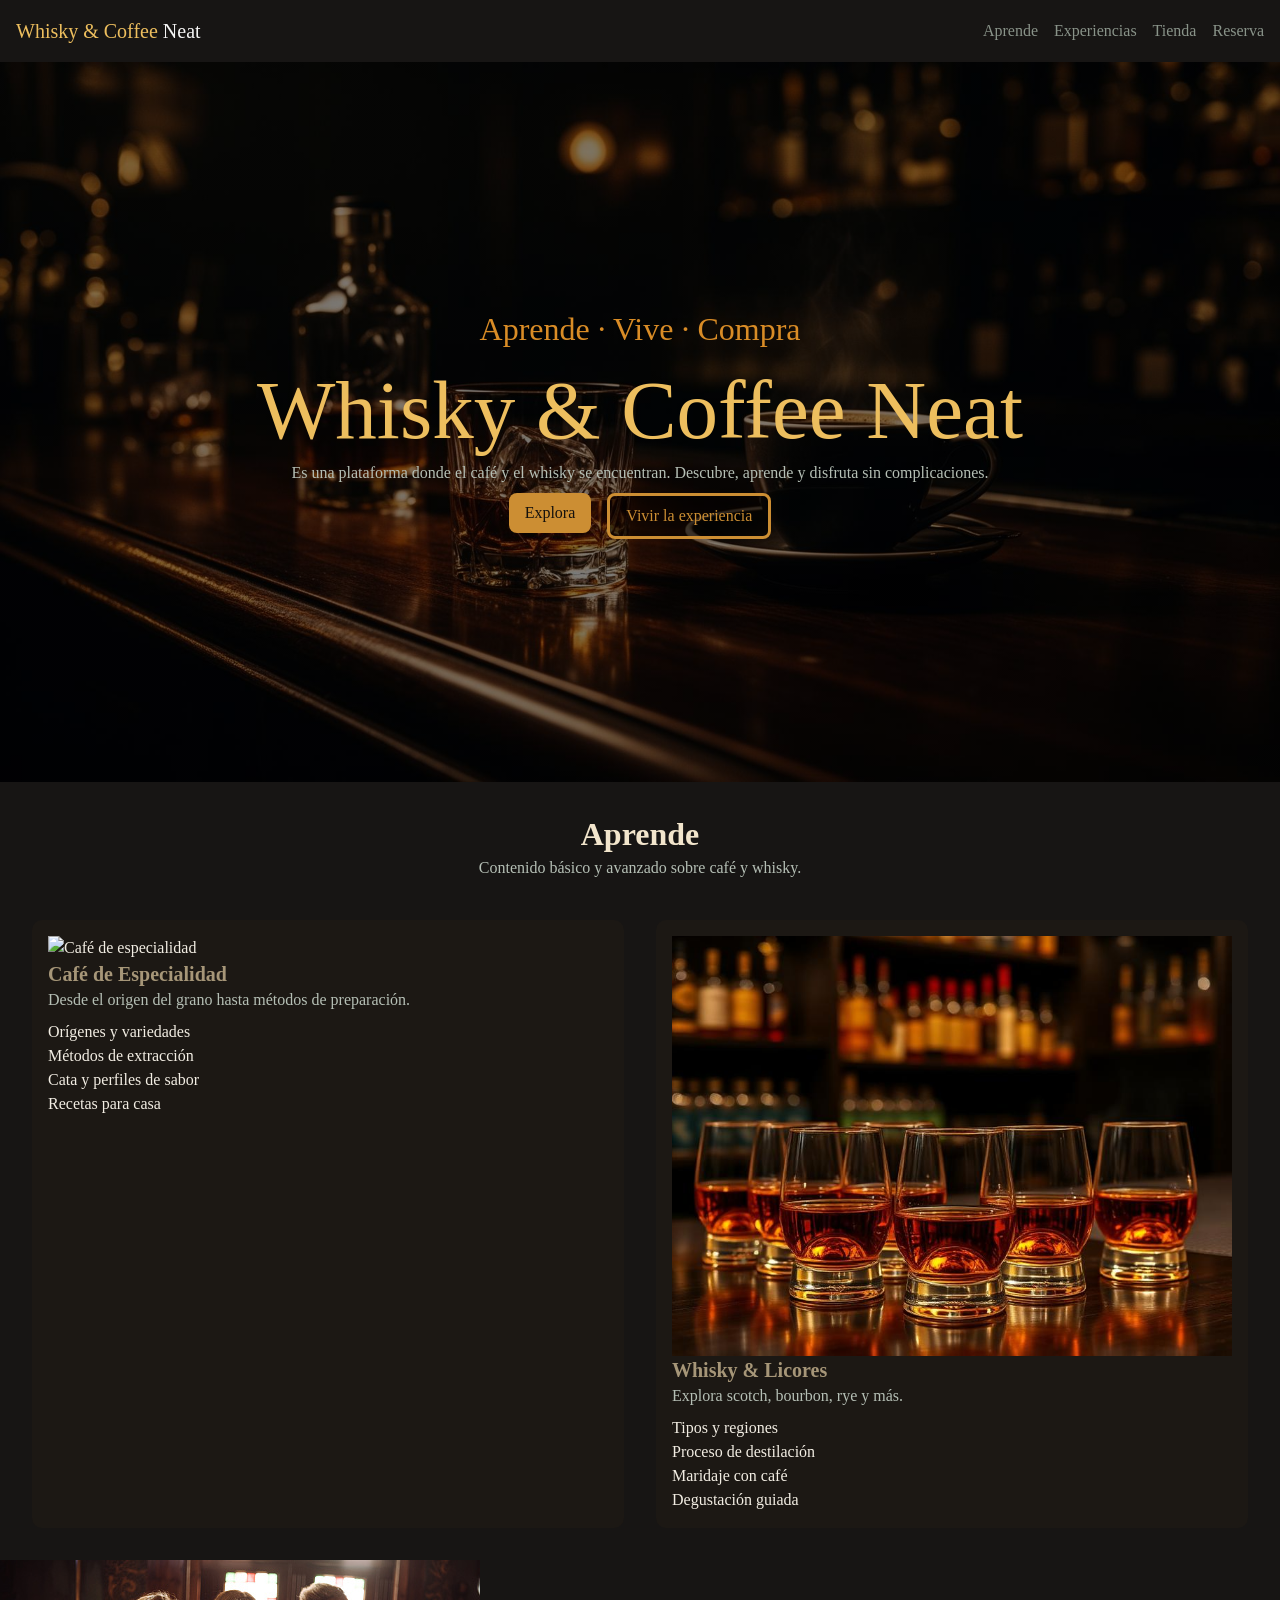
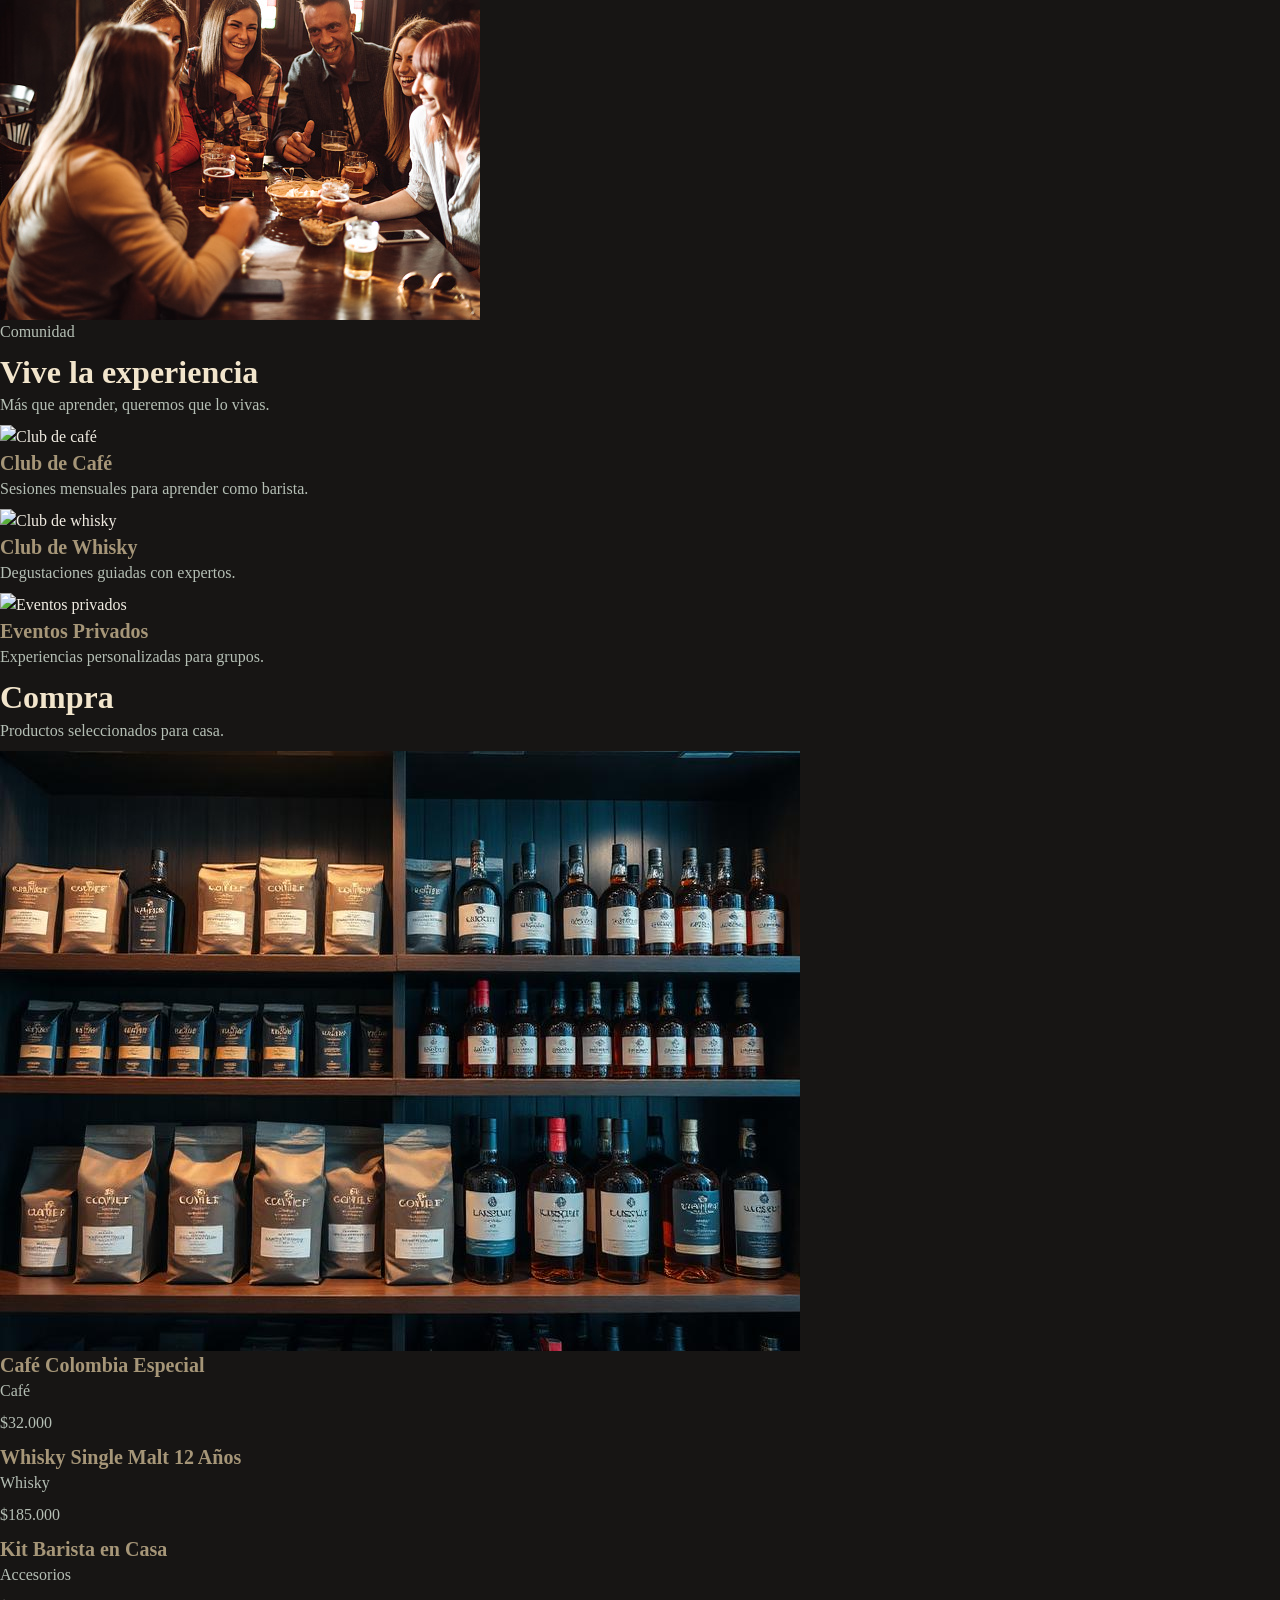
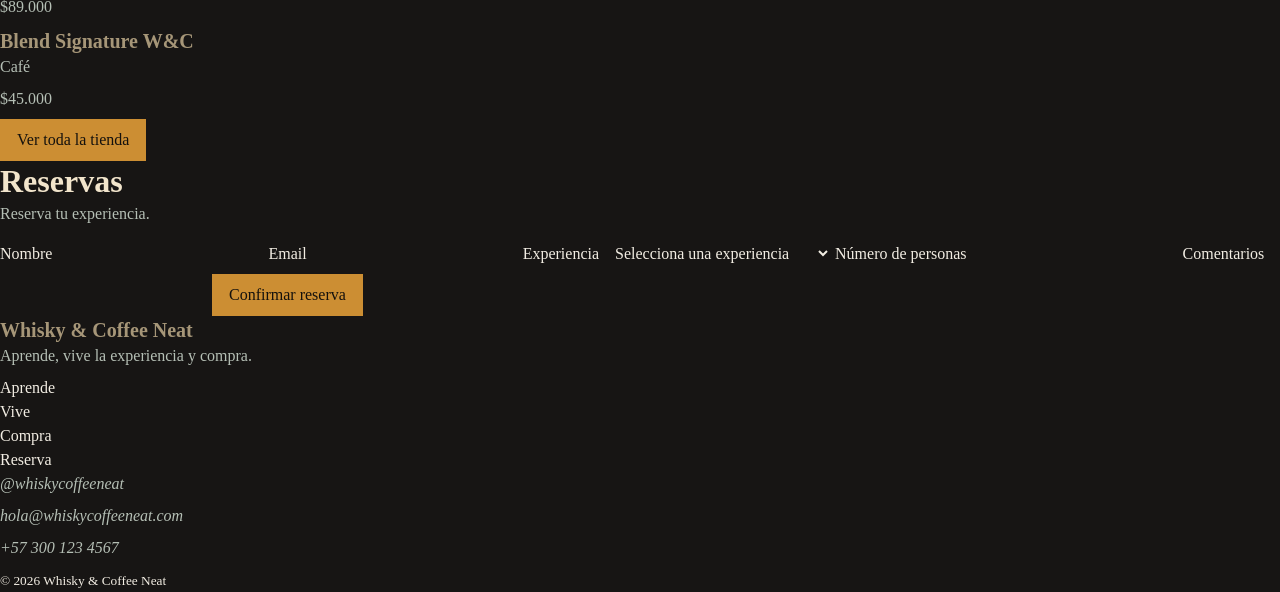
==== commit 824b15cd: "Dia 7 Flexbox y otros estilos" ====
--- a/1.WhiskyCoffee/index.html
+++ b/1.WhiskyCoffee/index.html
@@ -9,218 +9,226 @@
 
 <body>
 
-<header class="header">
-  <nav aria-label="Navegación principal">
-    <ul class="nav-list">
-      <li><a href="#aprende">Aprende</a></li>
-      <li><a href="#vive">Vive</a></li>
-      <li><a href="#compra">Compra</a></li>
-      <li><a href="#reserva">Reserva</a></li>
-    </ul>
-  </nav>
-</header>
-
-<main>
-
-  <!-- HERO -->
-  <section class="hero">
-    <img src="Hero.png" alt="Whisky y café experiencia">
-
-    <p>Aprende · Vive · Compra</p>
-
-    <h1>Whisky & Coffee Neat</h1>
-
-    <p>
-      Es una plataforma donde el café y el whisky se encuentran.
-      Descubre, aprende y disfruta sin complicaciones.
-    </p>
-
-    <a href="#aprende" class="btn">Explora</a>
-    <a href="#vive" class="btn btn-secondary">Vive nuestras experiencias</a>
-  </section>
-
-  <!-- APRENDE -->
-  <section id="aprende">
-    <h2>Aprende</h2>
-    <p>Contenido básico y avanzado sobre café y whisky.</p>
-
-    <article>
-      <img src="AprendeC.png" alt="Café de especialidad">
-      <h3>Café de Especialidad</h3>
-      <p>Desde el origen del grano hasta métodos de preparación.</p>
-
+  <header class="header">
+    <p class="logo">Whisky & Coffee <span class="logoNeat">Neat</span></p>
+    <nav aria-label="Navegación principal">
+      <ul class="nav-list">
+        <li><a href="#aprende">Aprende</a></li>
+        <li><a href="#vive">Experiencias</a></li>
+        <li><a href="#compra">Tienda</a></li>
+        <li><a href="#reserva">Reserva</a></li>
+      </ul>
+    </nav>
+  </header>
+
+  <main>
+
+    <!-- HERO -->
+    <section class="hero">
+      <!--<img src="Hero.png" alt="Whisky y café experiencia">-->
+
+      <p class="slogan"> Aprende · Vive · Compra</p>
+
+      <h1 class="h1Hero">Whisky & Coffee  Neat</h1>
+
+      <p class="descricionHero">
+        Es una plataforma donde el café y el whisky se encuentran.
+        Descubre, aprende y disfruta sin complicaciones.
+      </p>
+      <ul class="botonesHero">
+        <li><a href="#aprende" class="btnHero">Explora</a></li>
+        <li><a href="#vive" class="btnHeroSecondary">Vivir la experiencia</a></li>
+      </ul>
+
+
+    </section>
+
+    <!-- APRENDE -->
+    <section id="aprende">
+    
+      <header class="AprendeHeader">
+        <h2>Aprende</h2>
+        <p>Contenido básico y avanzado sobre café y whisky.</p>
+      </header>
+      <div class="aprendeCards">
+<article class="aprendeC">
+        <img src="AprendeC.png" alt="Café de especialidad">
+        <h3>Café de Especialidad</h3>
+        <p>Desde el origen del grano hasta métodos de preparación.</p>
+    
+        <ul>
+          <li>Orígenes y variedades</li>
+          <li>Métodos de extracción</li>
+          <li>Cata y perfiles de sabor</li>
+          <li>Recetas para casa</li>
+        </ul>
+      </article>
+    
+      <article class="aprendeW">
+        <img src="AprendeW.png" alt="Whisky y licores">
+        <h3>Whisky & Licores</h3>
+        <p>Explora scotch, bourbon, rye y más.</p>
+    
+        <ul>
+          <li>Tipos y regiones</li>
+          <li>Proceso de destilación</li>
+          <li>Maridaje con café</li>
+          <li>Degustación guiada</li>
+        </ul>
+      </article>
+      </div>
+      
+    </section>
+
+    <!-- VIVE -->
+    <section id="vive">
+      <img src="Vive.png" alt="Comunidad whisky y café">
+
+      <p>Comunidad</p>
+      <h2>Vive la experiencia</h2>
+
+      <p>
+        Más que aprender, queremos que lo vivas.
+      </p>
+      <ul class="cards">
+        <li>
+          <a href="#" class="card">
+            <img src="clubC.png" alt="Club de café">
+            <h3>Club de Café</h3>
+            <p>Sesiones mensuales para aprender como barista.</p>
+          </a>
+        </li>
+        <li>
+          <a href="#" class="card">
+            <img src="clubW.png" alt="Club de whisky">
+            <h3>Club de Whisky</h3>
+            <p>Degustaciones guiadas con expertos.</p>
+          </a>
+        </li>
+
+        <li>
+          <a href="#" class="card">
+            <img src="eventosPrivados.png" alt="Eventos privados">
+            <h3>Eventos Privados</h3>
+            <p>Experiencias personalizadas para grupos.</p>
+          </a>
+        </li>
+      </ul>
+    </section>
+
+    <!-- COMPRA -->
+    <section id="compra">
+      <h2>Compra</h2>
+      <p>Productos seleccionados para casa.</p>
+
+      <img src="Compra.png" alt="Productos café y whisky">
+
+      <ul class="products">
+
+        <li>
+          <article>
+            <h3>Café Colombia Especial</h3>
+            <p>Café</p>
+            <p>$32.000</p>
+          </article>
+        </li>
+
+        <li>
+          <article>
+            <h3>Whisky Single Malt 12 Años</h3>
+            <p>Whisky</p>
+            <p>$185.000</p>
+          </article>
+        </li>
+
+        <li>
+          <article>
+            <h3>Kit Barista en Casa</h3>
+            <p>Accesorios</p>
+            <p>$89.000</p>
+          </article>
+        </li>
+
+        <li>
+          <article>
+            <h3>Blend Signature W&C</h3>
+            <p>Café</p>
+            <p>$45.000</p>
+          </article>
+        </li>
+
+      </ul>
+
+      <a href="#tienda" class="btn">Ver toda la tienda</a>
+    </section>
+
+    <!-- RESERVA -->
+    <section id="reserva">
+      <h2>Reservas</h2>
+
+      <p>Reserva tu experiencia.</p>
+
+      <form>
+        <label>
+          Nombre
+          <input type="text" name="nombre">
+        </label>
+
+        <label>
+          Email
+          <input type="email" name="email">
+        </label>
+
+        <label>
+          Experiencia
+          <select name="experiencia">
+            <option value="">Selecciona una experiencia</option>
+            <option>Club Café - Degustaciones</option>
+            <option>Club Café - Métodos</option>
+            <option>Club Whisky - Degustaciones</option>
+            <option>Evento privado</option>
+          </select>
+        </label>
+
+        <label>
+          Número de personas
+          <input type="number" min="1">
+        </label>
+
+        <label>
+          Comentarios
+          <input type="text">
+        </label>
+
+        <button type="submit">Confirmar reserva</button>
+      </form>
+    </section>
+
+  </main>
+
+  <footer>
+    <h3>Whisky & Coffee Neat</h3>
+
+    <p>Aprende, vive la experiencia y compra.</p>
+
+    <nav aria-label="Navegación del pie de página">
       <ul>
-        <li>Orígenes y variedades</li>
-        <li>Métodos de extracción</li>
-        <li>Cata y perfiles de sabor</li>
-        <li>Recetas para casa</li>
-      </ul>
-    </article>
-
-    <article>
-      <img src="AprendeW.png" alt="Whisky y licores">
-      <h3>Whisky & Licores</h3>
-      <p>Explora scotch, bourbon, rye y más.</p>
-
-      <ul>
-        <li>Tipos y regiones</li>
-        <li>Proceso de destilación</li>
-        <li>Maridaje con café</li>
-        <li>Degustación guiada</li>
-      </ul>
-    </article>
-  </section>
-
-  <!-- VIVE -->
-  <section id="vive">
-    <img src="Vive.png" alt="Comunidad whisky y café">
-
-    <p>Comunidad</p>
-    <h2>Vive la experiencia</h2>
-
-    <p>
-      Más que aprender, queremos que lo vivas.
-    </p>
-
-    <ul class="cards">
-      <li>
-        <article>
-          <img src="clubC.png" alt="Club de café">
-          <h3>Club de Café</h3>
-          <p>Sesiones mensuales para aprender como barista.</p>
-        </article>
-      </li>
-
-      <li>
-        <article>
-          <img src="clubW.png" alt="Club de whisky">
-          <h3>Club de Whisky</h3>
-          <p>Degustaciones guiadas con expertos.</p>
-        </article>
-      </li>
-
-      <li>
-        <article>
-          <img src="eventosPrivados.png" alt="Eventos privados">
-          <h3>Eventos Privados</h3>
-          <p>Experiencias personalizadas para grupos.</p>
-        </article>
-      </li>
-    </ul>
-  </section>
-
-  <!-- COMPRA -->
-  <section id="compra">
-    <h2>Compra</h2>
-    <p>Productos seleccionados para casa.</p>
-
-    <img src="Compra.png" alt="Productos café y whisky">
-
-    <ul class="products">
-
-      <li>
-        <article>
-          <h3>Café Colombia Especial</h3>
-          <p>Café</p>
-          <p>$32.000</p>
-        </article>
-      </li>
-
-      <li>
-        <article>
-          <h3>Whisky Single Malt 12 Años</h3>
-          <p>Whisky</p>
-          <p>$185.000</p>
-        </article>
-      </li>
-
-      <li>
-        <article>
-          <h3>Kit Barista en Casa</h3>
-          <p>Accesorios</p>
-          <p>$89.000</p>
-        </article>
-      </li>
-
-      <li>
-        <article>
-          <h3>Blend Signature W&C</h3>
-          <p>Café</p>
-          <p>$45.000</p>
-        </article>
-      </li>
-
-    </ul>
-
-    <a href="#tienda" class="btn">Ver toda la tienda</a>
-  </section>
-
-  <!-- RESERVA -->
-  <section id="reserva">
-    <h2>Reservas</h2>
-
-    <p>Reserva tu experiencia.</p>
-
-    <form>
-      <label>
-        Nombre
-        <input type="text" name="nombre">
-      </label>
-
-      <label>
-        Email
-        <input type="email" name="email">
-      </label>
-
-      <label>
-        Experiencia
-        <select name="experiencia">
-          <option value="">Selecciona una experiencia</option>
-          <option>Club Café - Degustaciones</option>
-          <option>Club Café - Métodos</option>
-          <option>Club Whisky - Degustaciones</option>
-          <option>Evento privado</option>
-        </select>
-      </label>
-
-      <label>
-        Número de personas
-        <input type="number" min="1">
-      </label>
-
-      <label>
-        Comentarios
-        <input type="text">
-      </label>
-
-      <button type="submit">Confirmar reserva</button>
-    </form>
-  </section>
-
-</main>
-
-<footer>
-  <h3>Whisky & Coffee Neat</h3>
-
-  <p>Aprende, vive la experiencia y compra.</p>
-
-  <nav aria-label="Navegación del pie de página">
-    <ul>
-      <li><a href="#aprende">Aprende</a></li>
-      <li><a href="#vive">Vive</a></li>
-      <li><a href="#compra">Compra</a></li>
-      <li><a href="#reserva">Reserva</a></li>
-    </ul>
-  </nav>
-
-  <address>
-    <p>@whiskycoffeeneat</p>
-    <p>hola@whiskycoffeeneat.com</p>
-    <p>+57 300 123 4567</p>
-  </address>
-
-  <small>© 2026 Whisky & Coffee Neat</small>
-</footer>
+        <li><a href="#aprende">Aprende</a></li>
+        <li><a href="#vive">Vive</a></li>
+        <li><a href="#compra">Compra</a></li>
+        <li><a href="#reserva">Reserva</a></li>
+      </ul>
+    </nav>
+
+    <address>
+      <p>@whiskycoffeeneat</p>
+      <p>hola@whiskycoffeeneat.com</p>
+      <p>+57 300 123 4567</p>
+    </address>
+
+    <small>© 2026 Whisky & Coffee Neat</small>
+  </footer>
 
 </body>
+
 </html>
--- a/1.WhiskyCoffee/styles.css
+++ b/1.WhiskyCoffee/styles.css
@@ -1,131 +1,160 @@
-/*==============================================================================
-  1. RESET & BASE
+/*
+ordenar las propiedades dentro de cada selector siguiendo jerarquía profesional de decisión (estructura → layout → box model → visual → tipografía → interacción).*/
+
+/*==============================================================================
+  1. RESET & BASE - sin estilos por defecto
+  reset - html/body - tipografía base - imágenes
 ==============================================================================*/
 
 * {
-  margin: 0;
-  padding: 0;
-  box-sizing: border-box;
+  box-sizing: border-box;  /* incluye padding y border dentro del tamaño */
+  margin: 0;  /* elimina márgenes por defecto */
+  padding: 0;  /* elimina padding por defecto */
 }
 
 /* Evita inconsistencias de tipografía base */
 html {
-  font-size: 16px;
-  scroll-behavior: smooth;
+  font-size: 16px;  /* base para rem */
+  scroll-behavior: smooth;  /* scroll suave al navegar */
 }
 
 body {
-  font-family: Georgia, "Times New Roman", serif;
-  line-height: 1.5;
-  color: #F2EDE3;
-  background-color: #171514;
-}
-
-/* Evita problemas con imágenes */
-img {
-  max-width: 100%;
-  display: block;
-  object-fit: cover;
+  margin: 0;
+  font-family: Georgia, "Times New Roman", serif;  /* tipografía base */
+  line-height: 1.5;  /* mejora legibilidad */
+  color: #F2EDE3;  /* color de texto principal */
+  background-color: #171514;  /* fondo general */
+}
+
+/* Links limpios */
+a {
+  display: inline-block;  /* permite padding/margen */
+  text-decoration: none;  /* quita subrayado */
+  color: inherit;  /* hereda color del padre */
 }
 
 /* Listas sin estilos por defecto */
 ul,
 ol {
-  list-style: none;
-}
-
-/* Links limpios */
-a {
-  text-decoration: none;
-  color: inherit;
-}
-
-/*==============================================================================
-  2. DESIGN TOKENS (VARIABLES)
+  list-style: none;  /* quita viñetas */
+}
+
+/* Evita problemas con imágenes */
+img {
+  display: block;  /* elimina espacios inline */
+  max-width: 100%;  /* responsive */
+  object-fit: cover;  /* evita deformación */
+}
+
+/*==============================================================================
+  2. DESIGN TOKENS (VARIABLES) 
+  colores - fuentes - spacing - tipografia - tamaños
 ==============================================================================*/
 
 :root {
-
-  /*Texto*/
-  --font-title: "Playfair Display", serif;
-  --txt-primary: #D98C26;
-  --txt-foreground: #F2EDE3;
-  --txt-muted: #9C8F7A;
-
-  
-}
-
-/*==============================================================================
-  3. TYPOGRAPHY SYSTEM
+ 
+  /*===COLORES BASE==*/
+  --bg: rgba(20, 17, 13, 1);        /* Fondo general */
+  --surface: rgba(28, 24, 20, 1);   /* Cards / inputs */
+
+  /*===Texto==*/
+  --font: "Libre Bodoni", serif;
+  --text: rgba(242, 229, 204, 1);   /* Texto principal */
+  --muted: rgba(166, 150, 120, 1);  /* Texto secundario */
+  --txtp: rgb(181, 191, 181);
+
+   --h1: var(--text);  /* Título principal */
+   --h2: var(--text);  /* Título secundario */
+   --h3: var(--muted);  /* Subtítulo */
+   --p: var(--txtp);  /* Párrafo */
+
+
+   --link: var(--primary);        /* Color del enlace */
+   --link-hover: var(--text);     /* Hover del enlace */
+
+/*===Colores principales==*/
+  --primary: rgba(204, 142, 51, 1);  /* Color principal (oro oscuro) */
+  --border: rgba(77, 70, 61, 1);     /* Bordes */
+
+  /*===Botones==*/
+   --btn-bg: var(--primary);              /* Fondo del botón */
+   --btn-text: var(--bg);                 /* Texto del botón */
+   --btn-hover: rgba(224, 162, 71, 1);         /* Hover del botón */
+   --btn-border: var(--primary);         /* Borde del botón */
+
+  /*===Inputs==*/
+   --input-bg: var(--surface);     /* Fondo del input */
+   --input-text: var(--text);      /* Texto del input */
+   --input-border: var(--border);   /* Borde del input */
+
+  /*===Espaciados==*/
+   --space-sm: 8px;   /* Espaciado pequeño */
+   --space-md: 16px;     /* Espaciado medio */
+   --space-lg: 32px;     /* Espaciado grande */
+
+}
+
+/*==============================================================================
+  3. CONTENIDO
 ==============================================================================*/
 
 h1,
 h2,
+h3,
+p {
+  margin: 0;
+  padding-inline: 0;
+
+  font-family: var(--font);  /* tipografía de títulos */
+}
+
+h1 {
+  font-size: 40px;
+  line-height: 1.2;
+  color: var(--h1);
+}
+
+h2 {
+  font-size: 32px;
+  line-height: 1.3;
+  color: var(--h2);
+}
+
 h3 {
-  font-family: var(--font-title);
-}
-
-h1 {
-  color: var(--txt-primary);
-}
-
-h2 {
-  color: var(--txt-foreground);
-}
-
-h3 {
-  color: var(--txt-muted);
+  font-size: 20px;
+  line-height: 1.4;
+  color: var(--h3);
 }
 
 p {
-  font-family: var(--font-title);
-  color: var(--txt-foreground);
-}
-
-/*==============================================================================
-  4. LAYOUT MEDIA (IMÁGENES POR SECCIÓN)
-==============================================================================*/
-
-/* HERO */
-.hero img {
-  width: 100%;
-  height: 500px;
-}
-
-/* APRENDE CAFÉ */
-.aprendec img {
-  width: 100%;
-  height: 100%;
-}
-
-/* APRENDE WHISKY */
-.aprendew img {
-  width: 100%;
-  height: 100%;
-}
-
-/* VIVE */
-.vive img {
-  width: 100%;
-  height: 500px;
-}
-
-/* COMPRA */
-.compra img {
-  width: 100%;
-  height: 400px;
-}
-
-/*==============================================================================
-  5. UI SYSTEM (FORMULARIOS & INTERACCIÓN)
-==============================================================================*/
-
-/* Botones consistentes */
-button {
+  font-size: 16px;
+  line-height: 1.5;
+  color: var(--p);
+  margin-bottom: var(--space-sm);
+}
+
+/*==============================================================================
+  4. UI SYSTEM
+  inputs - links - botones
+==============================================================================*/
+
+/* Botones base */
+button,
+.btn {
+  cursor: pointer;  /* indica interacción */
   font: inherit;
-  border: none;
-  background: none;
-  cursor: pointer;
+  padding: var(--space-sm) var(--space-md);  /* tamaño clickeable */
+  border: 1px solid var(--btn-border);
+  background-color: var(--btn-bg);
+  color: var(--btn-text);
+  transition: all 0.3s ease;  /* animación suave */
+}
+
+/* Hover (feedback visual) */
+button:hover,
+.btn:hover {
+  background-color: var(--btn-hover);  /* cambia fondo */
+  color: var(--btn-text-hover);  /* cambia texto */
 }
 
 /* Formularios consistentes */
@@ -133,23 +162,173 @@
 select,
 textarea {
   font: inherit;
-  outline: none;
-}
-
-/* Focus accesible (IMPORTANTE en producción) */
-button:focus,
-input:focus,
-select:focus,
-textarea:focus {
-  outline: 2px solid var(--txt-primary);
-  outline-offset: 2px;
-}
-
-/*==============================================================================
-  6. LAYOUT BASE HELPERS (PRE FLEXBOX READY)
-==============================================================================*/
-
-html,
-body {
-  height: 100%;
-}+  padding: var(--space-sm);  /* área cómoda */
+  border: 1px solid var(--txt-muted);
+  background: transparent;
+  color: var(--txt-foreground);
+}
+
+
+/*==============================================================================
+  5. ESTRUCTURA HTML
+==============================================================================*/
+
+/*===BARRA DE NAVEGACION===*/
+/* HEADER (contenedor principal de la barra) */
+.header {
+  display: flex;
+  justify-content: space-between;
+  align-items: center;
+  padding: var(--space-md);
+}
+
+/* LOGO */
+.logo {
+  margin: 0;
+  font-size: 20px;
+  color: rgb(237, 190, 94);
+}
+
+/* Parte destacada del logo */
+.logoNeat {
+color: whitesmoke;
+}
+
+/* NAV LIST (menú horizontal) */
+.nav-list {
+  display: flex;
+  gap: 1rem;
+}
+
+/* LINKS */
+.nav-list a {
+  color: rgb(137, 147, 137);
+}
+
+/* Efecto hover */
+.nav-list a:hover {
+  color: var(--txt-primary);
+}
+
+/*===HERO===*/
+.hero {
+  width: 100%;              /* Ocupa todo el ancho de la pantalla */
+  height: 80vh;             /* Ocupa el 80% de la altura de la ventana */
+
+  display: flex;            /* Activa flexbox para organizar contenido */
+  flex-direction: column;   /* Coloca los elementos en columna (uno debajo del otro) */
+
+  justify-content: center;  /* Centra el contenido verticalmente */
+  align-items: center;      /* Centra el contenido horizontalmente */
+
+  text-align: center;       /* Centra el texto dentro del bloque */
+
+  background-image:
+    linear-gradient(
+      rgba(0, 0, 0, 0.5),   /* Capa oscura arriba (mejora legibilidad) */
+      rgba(0, 0, 0, 0.5)    /* Capa oscura abajo */
+    ),
+    url(Hero.png);          /* Imagen de fondo del hero */
+
+  background-size: cover;       /* La imagen cubre todo el contenedor */
+  background-position: center;  /* La imagen se centra */
+  background-repeat: no-repeat;  /* Evita que la imagen se repita */
+}
+
+.slogan {
+  width: 100%;
+  font-size: 32px;
+  color: #D98C26;
+}
+
+.h1Hero {
+  width: 100%;  /* estructura / tamaño del bloque */
+
+  font-size: 83px;
+  font-weight: lighter;  /* tipografía */
+
+  color: #edbe5e;  /* visual */
+}
+
+.neatHero {
+  color: rgb(127,127,127);
+}
+
+.botonesHero {
+  display: flex;  /* estructura / layout */
+  justify-content: center;  /* alineación */
+  width: 100%;  /* tamaño del contenedor */
+  gap: 1rem;  /* espaciado entre elementos */
+}
+
+.btnHero {
+  padding: var(--space-sm) var(--space-md);  /* box model / tamaño interno */
+  border-radius: 8px;  /* forma visual */
+  background-color: var(--btn-bg);
+  color: var(--btn-text);  /* visual */
+
+  /* transition: 0.3s; */
+  /* interacción (comentada) */
+}
+
+/*
+.btnHero:hover {
+  background-color: var(--btn-hover); /* usa sistema de diseño */
+  /*color: var(--btn-text);
+}
+*/
+
+.btnHeroSecondary {
+  padding: var(--space-sm) var(--space-md);  /* box model / tamaño interno */
+
+  border-style: solid;
+  border-color: var(--primary);
+  border-radius: 8px;  /* forma y borde (estructura visual del componente) */
+
+  background-color: rgba(0, 0, 0, 0.5);  /* fondo (visual principal) */
+
+  color: var(--btn-bg);  /* tipografía / color de texto */
+}
+
+
+/*===APRENDE===*/
+
+#aprende {
+  width: 100%;  /* estructura / tamaño del contenedor */
+
+  display: flex;
+  flex-direction: column;  /* layout principal */
+
+  justify-content: center;
+  align-items: center;  /* alineación del contenido */
+
+  padding: var(--space-lg);  /* box model / espaciado interno */
+}
+
+.AprendeHeader {
+  text-align: center;  /* tipografía / alineación de texto */
+  margin-bottom: var(--space-lg);  /* separación externa */
+
+}
+
+.aprendeCards {
+  display: grid;  /* layout */
+  grid-template-columns: repeat(2, 1fr);  /* estructura de grid */
+  gap: var(--space-lg);  /* espaciado entre elementos */
+
+}
+
+.aprendeC,
+.aprendeW {
+  background-color: var(--surface);  /* visual */
+  border-radius: 10px;  /* forma */
+  padding: var(--space-md);    /* box model / espacio interno */
+
+}
+
+
+
+
+
+
+
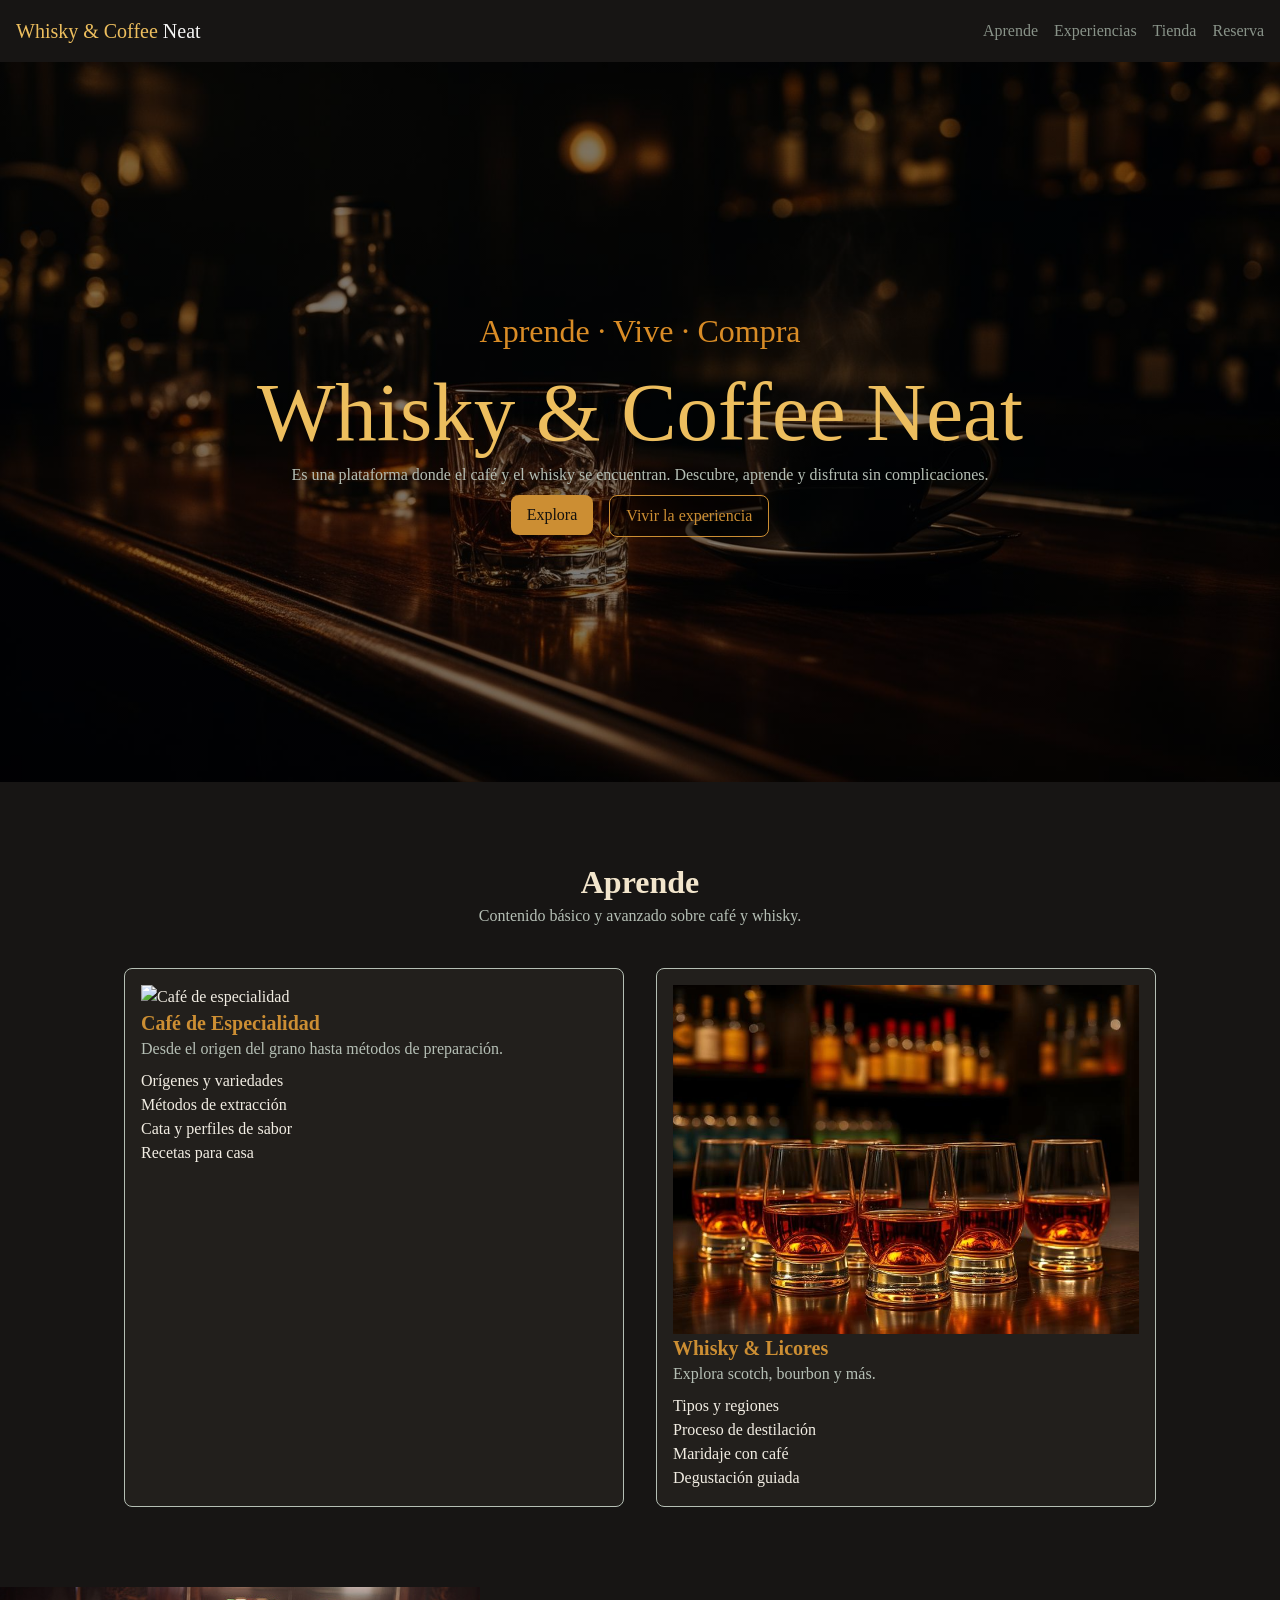
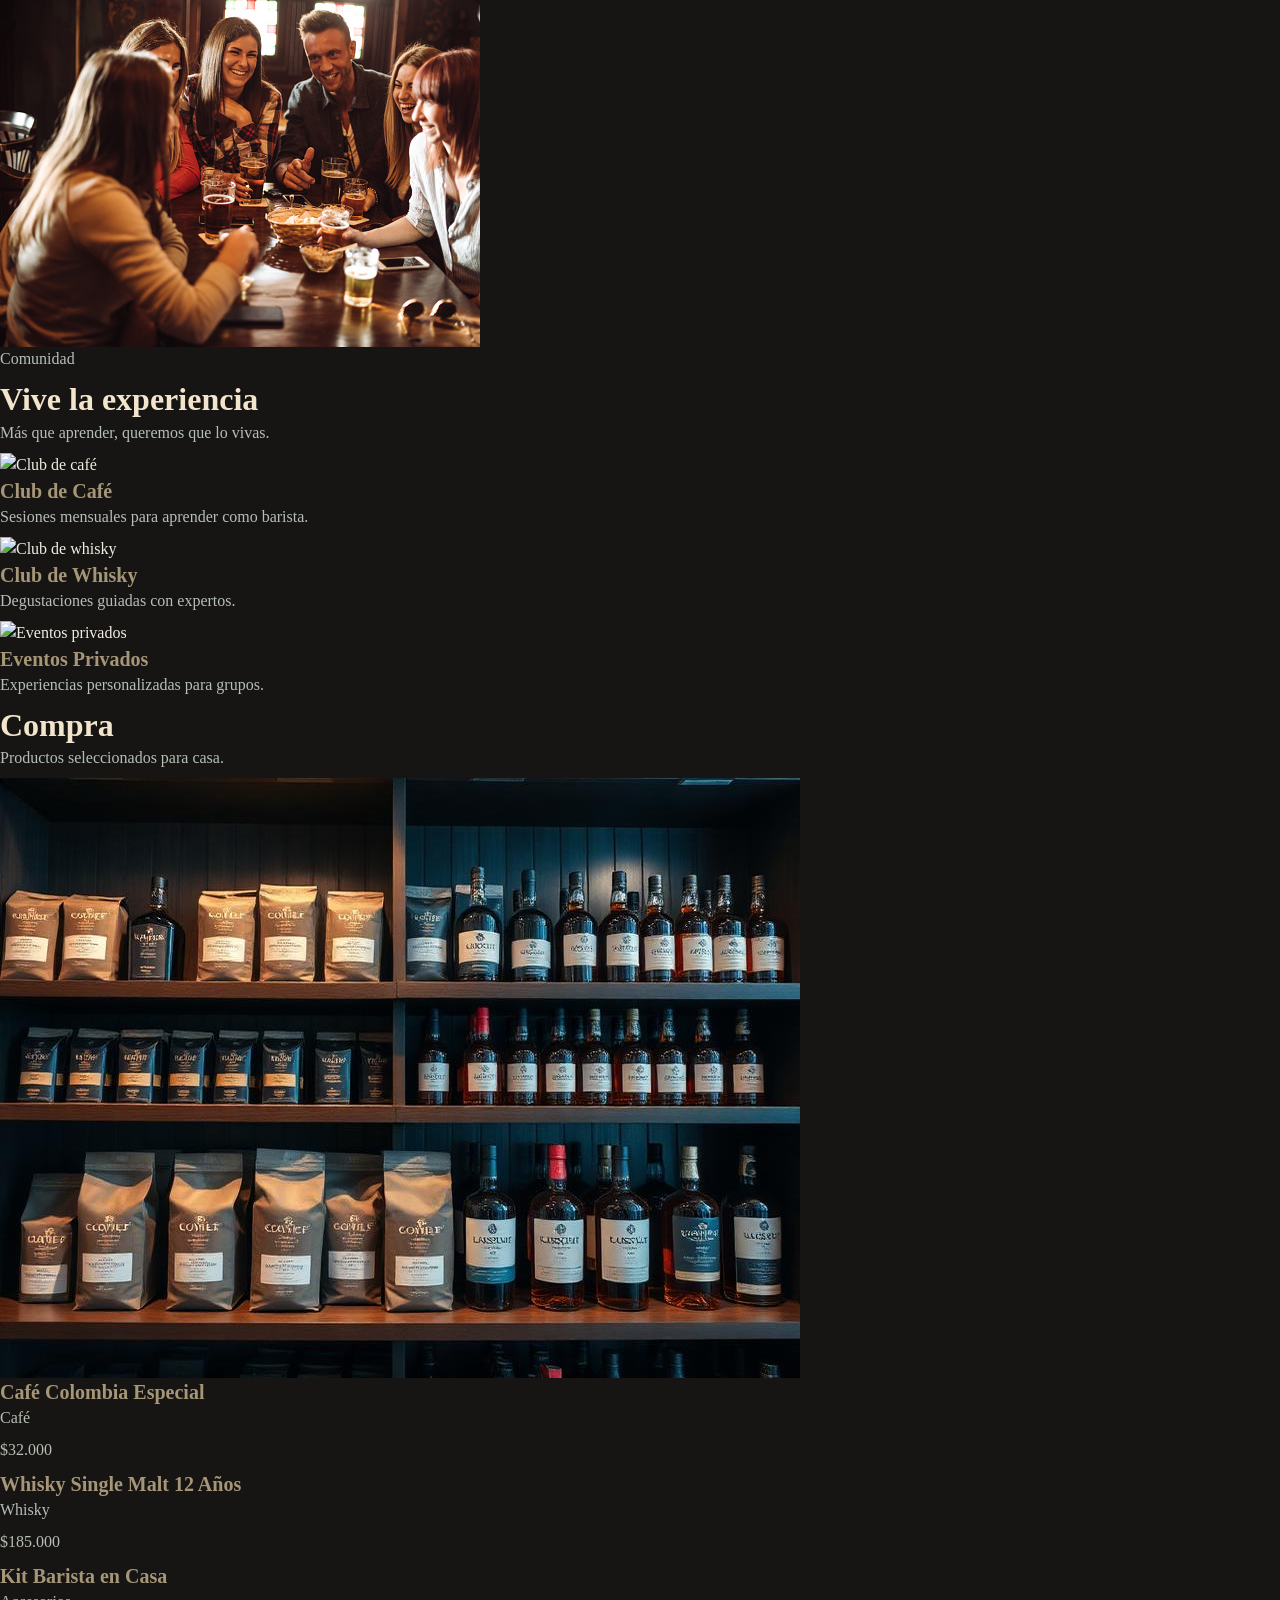
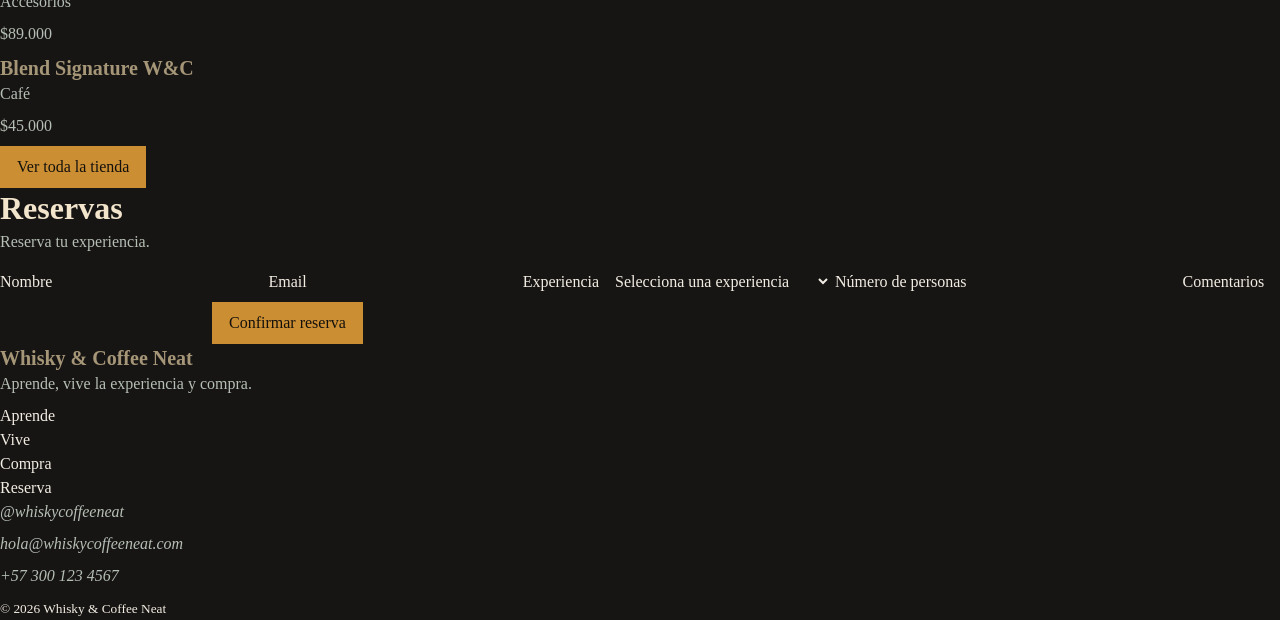
==== commit 4a594cbb: "Dia 7 Flexbos y otras cositas" ====
--- a/1.WhiskyCoffee/index.html
+++ b/1.WhiskyCoffee/index.html
@@ -8,6 +8,7 @@
 </head>
 
 <body>
+<!--  ======================================= HEADER -->
 
   <header class="header">
     <p class="logo">Whisky & Coffee <span class="logoNeat">Neat</span></p>
@@ -23,7 +24,8 @@
 
   <main>
 
-    <!-- HERO -->
+<!-- ======================================= HERO -->
+
     <section class="hero">
       <!--<img src="Hero.png" alt="Whisky y café experiencia">-->
 
@@ -43,7 +45,8 @@
 
     </section>
 
-    <!-- APRENDE -->
+<!--  ======================================= APRENDE -->
+
     <section id="aprende">
     
       <header class="AprendeHeader">
@@ -51,9 +54,9 @@
         <p>Contenido básico y avanzado sobre café y whisky.</p>
       </header>
       <div class="aprendeCards">
-<article class="aprendeC">
+<article class="cardAprendeC">
         <img src="AprendeC.png" alt="Café de especialidad">
-        <h3>Café de Especialidad</h3>
+        <h3 class="h3AprendeC">Café de Especialidad</h3>
         <p>Desde el origen del grano hasta métodos de preparación.</p>
     
         <ul>
@@ -64,10 +67,10 @@
         </ul>
       </article>
     
-      <article class="aprendeW">
+      <article class="cardAprendeW">
         <img src="AprendeW.png" alt="Whisky y licores">
-        <h3>Whisky & Licores</h3>
-        <p>Explora scotch, bourbon, rye y más.</p>
+        <h3 class="h3AprendeW">Whisky & Licores</h3>
+        <p>Explora scotch, bourbon y más.</p>
     
         <ul>
           <li>Tipos y regiones</li>
@@ -80,7 +83,8 @@
       
     </section>
 
-    <!-- VIVE -->
+<!--  ======================================= VIVE -->
+
     <section id="vive">
       <img src="Vive.png" alt="Comunidad whisky y café">
 
@@ -116,7 +120,8 @@
       </ul>
     </section>
 
-    <!-- COMPRA -->
+<!--  ======================================= COMPRA -->
+
     <section id="compra">
       <h2>Compra</h2>
       <p>Productos seleccionados para casa.</p>
@@ -162,7 +167,8 @@
       <a href="#tienda" class="btn">Ver toda la tienda</a>
     </section>
 
-    <!-- RESERVA -->
+<!--  ======================================= RESERVA -->
+
     <section id="reserva">
       <h2>Reservas</h2>
 
@@ -205,7 +211,8 @@
     </section>
 
   </main>
-
+<!--  ======================================= FOOTER -->
+  
   <footer>
     <h3>Whisky & Coffee Neat</h3>
 
--- a/1.WhiskyCoffee/styles.css
+++ b/1.WhiskyCoffee/styles.css
@@ -55,7 +55,7 @@
  
   /*===COLORES BASE==*/
   --bg: rgba(20, 17, 13, 1);        /* Fondo general */
-  --surface: rgba(28, 24, 20, 1);   /* Cards / inputs */
+  --surface: rgba(34, 31, 28,1);   /* Cards / inputs */
 
   /*===Texto==*/
   --font: "Libre Bodoni", serif;
@@ -210,7 +210,7 @@
   color: var(--txt-primary);
 }
 
-/*===HERO===*/
+/*========================================HERO===*/
 .hero {
   width: 100%;              /* Ocupa todo el ancho de la pantalla */
   height: 80vh;             /* Ocupa el 80% de la altura de la ventana */
@@ -281,17 +281,15 @@
 .btnHeroSecondary {
   padding: var(--space-sm) var(--space-md);  /* box model / tamaño interno */
 
-  border-style: solid;
-  border-color: var(--primary);
-  border-radius: 8px;  /* forma y borde (estructura visual del componente) */
-
+  border: 1.5px solid var(--primary);
+  border-radius: 8px;
   background-color: rgba(0, 0, 0, 0.5);  /* fondo (visual principal) */
 
   color: var(--btn-bg);  /* tipografía / color de texto */
 }
 
 
-/*===APRENDE===*/
+/*==================================APRENDE===*/
 
 #aprende {
   width: 100%;  /* estructura / tamaño del contenedor */
@@ -302,7 +300,7 @@
   justify-content: center;
   align-items: center;  /* alineación del contenido */
 
-  padding: var(--space-lg);  /* box model / espaciado interno */
+  padding: 80px;  /* box model / espaciado interno */
 }
 
 .AprendeHeader {
@@ -313,22 +311,25 @@
 
 .aprendeCards {
   display: grid;  /* layout */
-  grid-template-columns: repeat(2, 1fr);  /* estructura de grid */
+  grid-template-columns: repeat(2, 500px);  /* estructura de grid */
   gap: var(--space-lg);  /* espaciado entre elementos */
 
 }
 
-.aprendeC,
-.aprendeW {
+.cardAprendeC,
+.cardAprendeW {
   background-color: var(--surface);  /* visual */
-  border-radius: 10px;  /* forma */
+  border: 1.5px solid rgb(181, 191, 181);
+  border-radius: 8px; 
   padding: var(--space-md);    /* box model / espacio interno */
 
 }
 
-
-
-
-
-
-
+.h3AprendeC,
+.h3AprendeW{
+  color: var(--primary);
+}
+
+/*==================================VIVE===*/
+
+
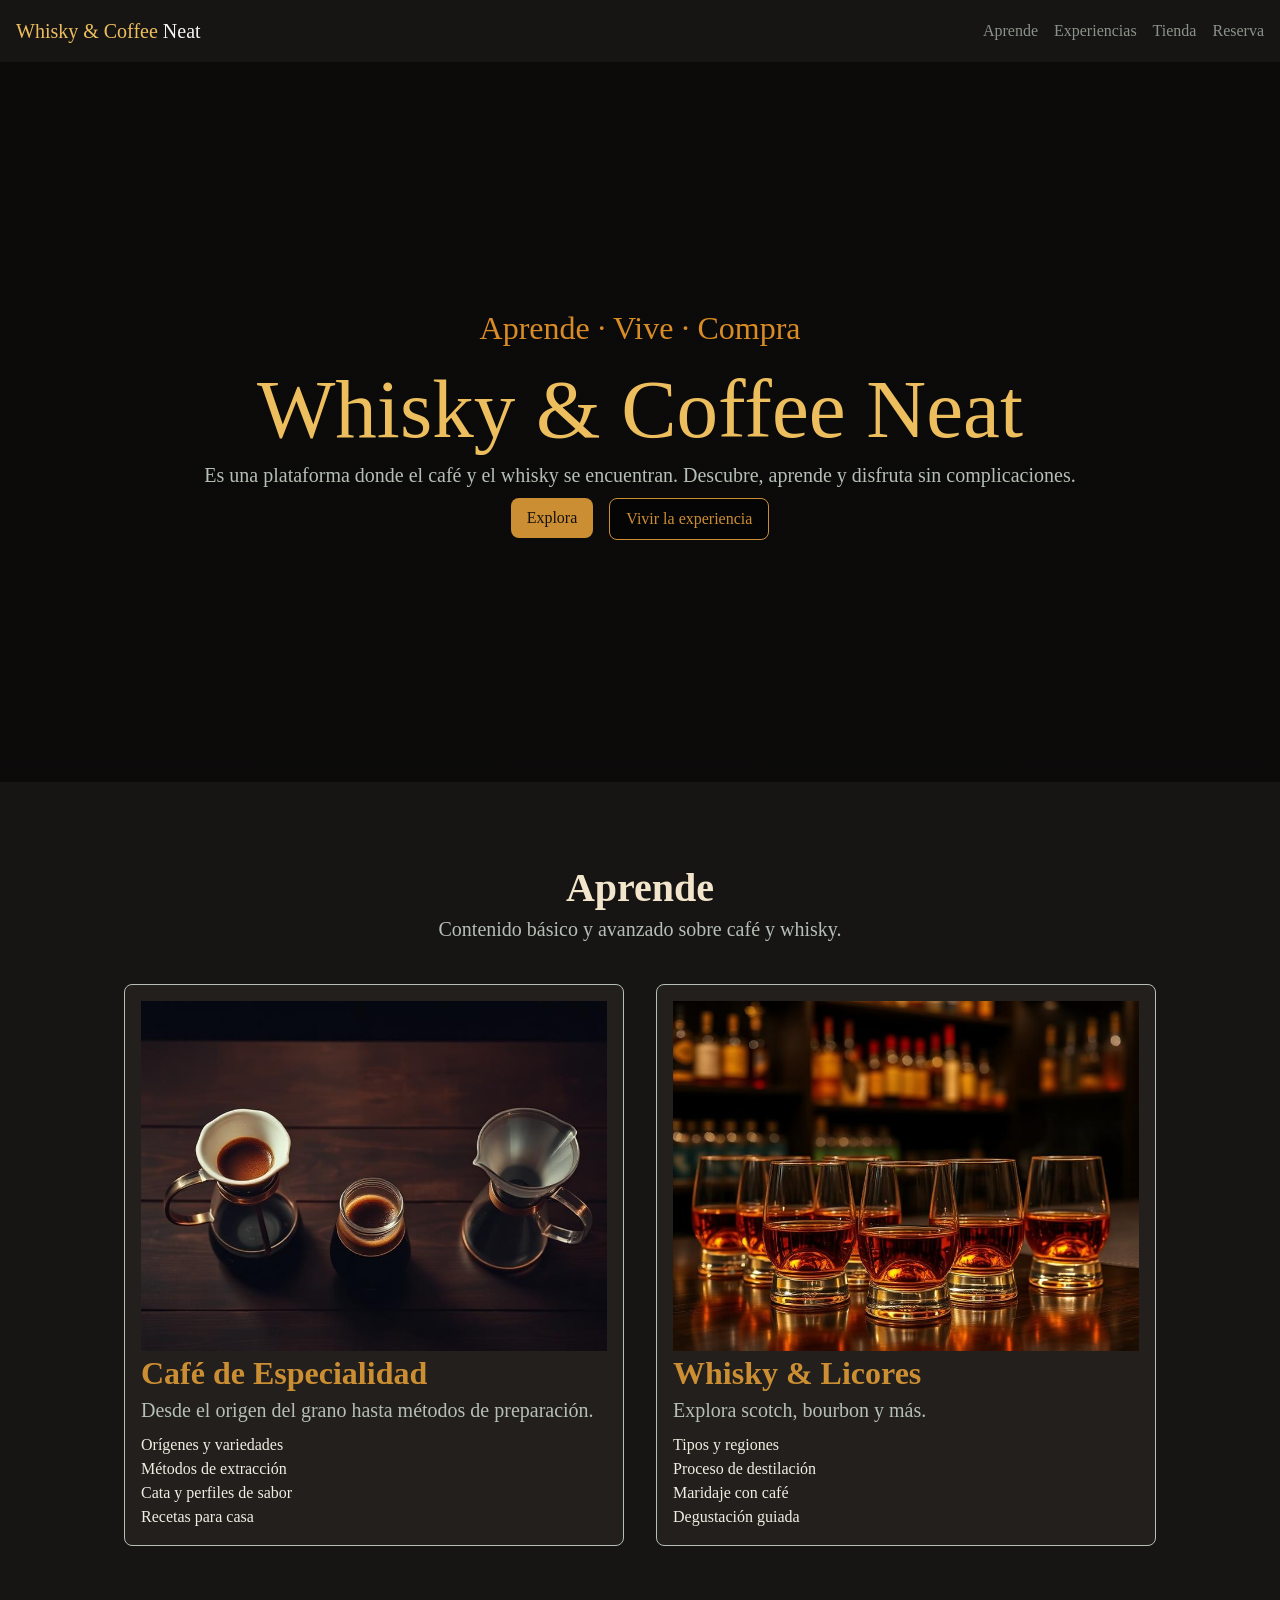
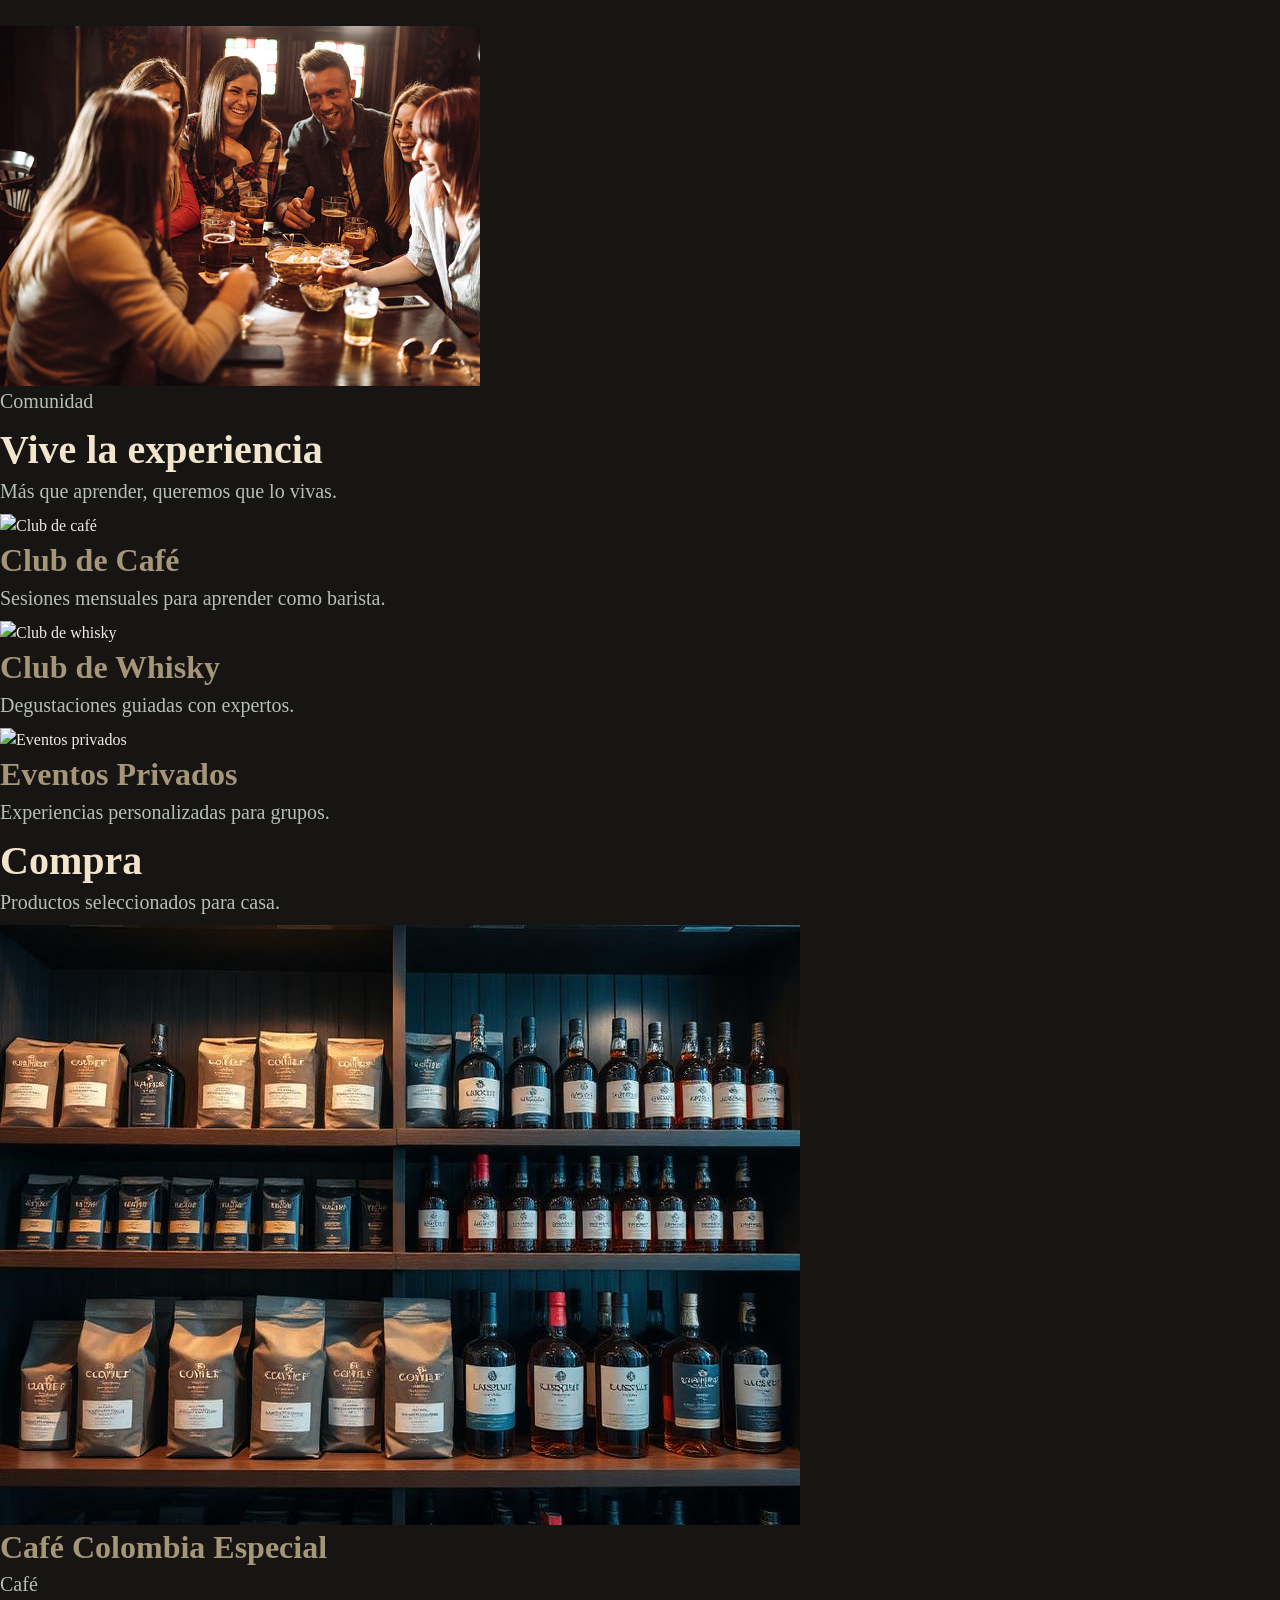
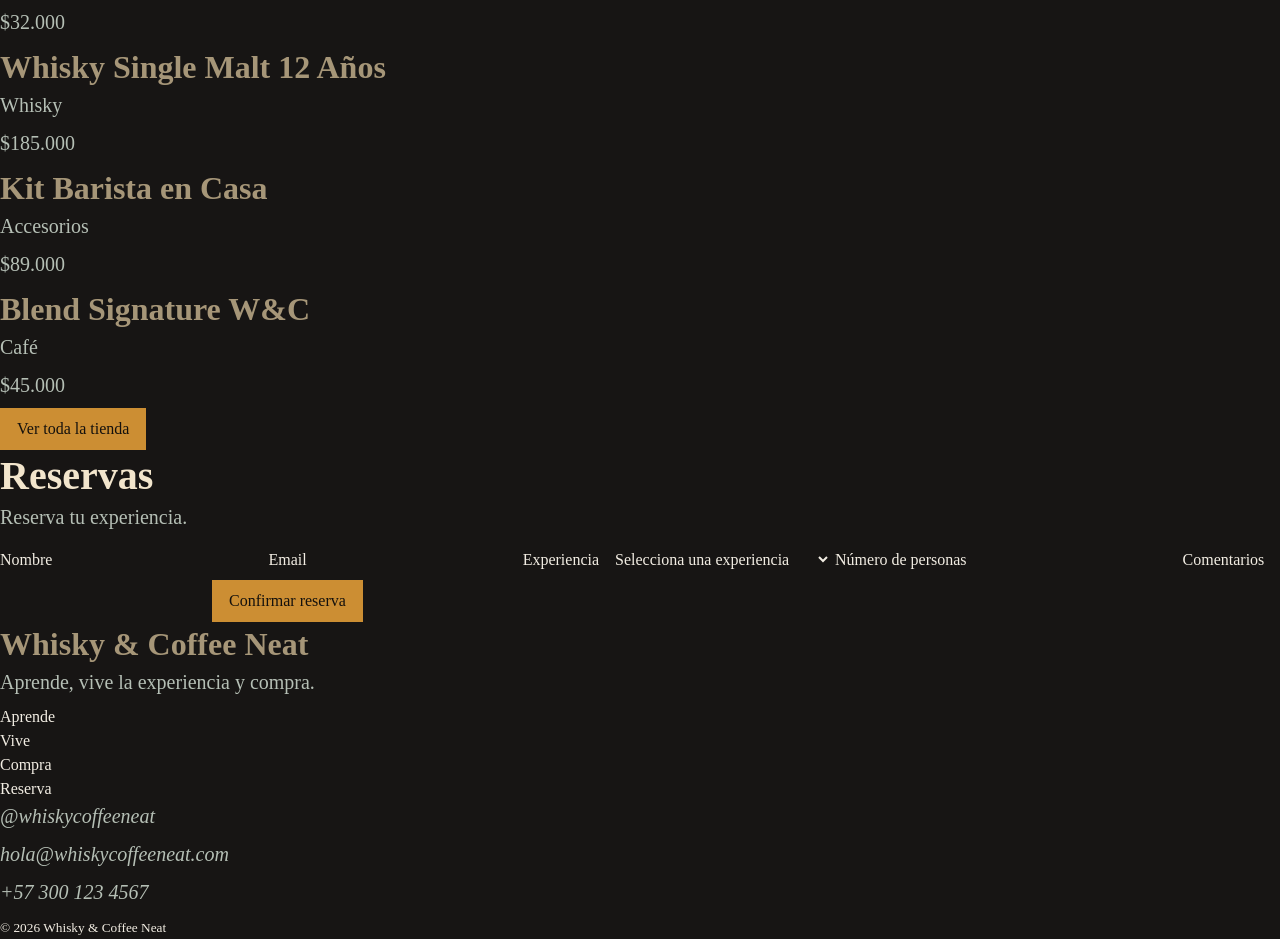
==== commit cd15046a: "Creacion de la carpeta assets" ====
--- a/1.WhiskyCoffee/index.html
+++ b/1.WhiskyCoffee/index.html
@@ -55,7 +55,7 @@
       </header>
       <div class="aprendeCards">
 <article class="cardAprendeC">
-        <img src="AprendeC.png" alt="Café de especialidad">
+        <img src="Assets/AprendeC.png" alt="Café de especialidad">
         <h3 class="h3AprendeC">Café de Especialidad</h3>
         <p>Desde el origen del grano hasta métodos de preparación.</p>
     
@@ -68,7 +68,7 @@
       </article>
     
       <article class="cardAprendeW">
-        <img src="AprendeW.png" alt="Whisky y licores">
+        <img src="Assets/AprendeW.png" alt="Whisky y licores">
         <h3 class="h3AprendeW">Whisky & Licores</h3>
         <p>Explora scotch, bourbon y más.</p>
     
@@ -86,7 +86,7 @@
 <!--  ======================================= VIVE -->
 
     <section id="vive">
-      <img src="Vive.png" alt="Comunidad whisky y café">
+      <img src="Assets/Vive.png" alt="Comunidad whisky y café">
 
       <p>Comunidad</p>
       <h2>Vive la experiencia</h2>
@@ -97,14 +97,14 @@
       <ul class="cards">
         <li>
           <a href="#" class="card">
-            <img src="clubC.png" alt="Club de café">
+            <img src="Assets/clubC.png" alt="Club de café">
             <h3>Club de Café</h3>
             <p>Sesiones mensuales para aprender como barista.</p>
           </a>
         </li>
         <li>
           <a href="#" class="card">
-            <img src="clubW.png" alt="Club de whisky">
+            <img src="Assets/clubW.png" alt="Club de whisky">
             <h3>Club de Whisky</h3>
             <p>Degustaciones guiadas con expertos.</p>
           </a>
@@ -112,7 +112,7 @@
 
         <li>
           <a href="#" class="card">
-            <img src="eventosPrivados.png" alt="Eventos privados">
+            <img src="Assets/eventosPrivados.png" alt="Eventos privados">
             <h3>Eventos Privados</h3>
             <p>Experiencias personalizadas para grupos.</p>
           </a>
@@ -126,7 +126,7 @@
       <h2>Compra</h2>
       <p>Productos seleccionados para casa.</p>
 
-      <img src="Compra.png" alt="Productos café y whisky">
+      <img src="Assets/Compra.png" alt="Productos café y whisky">
 
       <ul class="products">
 
@@ -212,7 +212,7 @@
 
   </main>
 <!--  ======================================= FOOTER -->
-  
+
   <footer>
     <h3>Whisky & Coffee Neat</h3>
 
--- a/1.WhiskyCoffee/styles.css
+++ b/1.WhiskyCoffee/styles.css
@@ -109,25 +109,25 @@
 }
 
 h1 {
-  font-size: 40px;
+  font-size: 56px;
   line-height: 1.2;
   color: var(--h1);
 }
 
 h2 {
-  font-size: 32px;
+  font-size: 40px;
   line-height: 1.3;
   color: var(--h2);
 }
 
 h3 {
-  font-size: 20px;
+  font-size: 32px;
   line-height: 1.4;
   color: var(--h3);
 }
 
 p {
-  font-size: 16px;
+  font-size: 20px;
   line-height: 1.5;
   color: var(--p);
   margin-bottom: var(--space-sm);
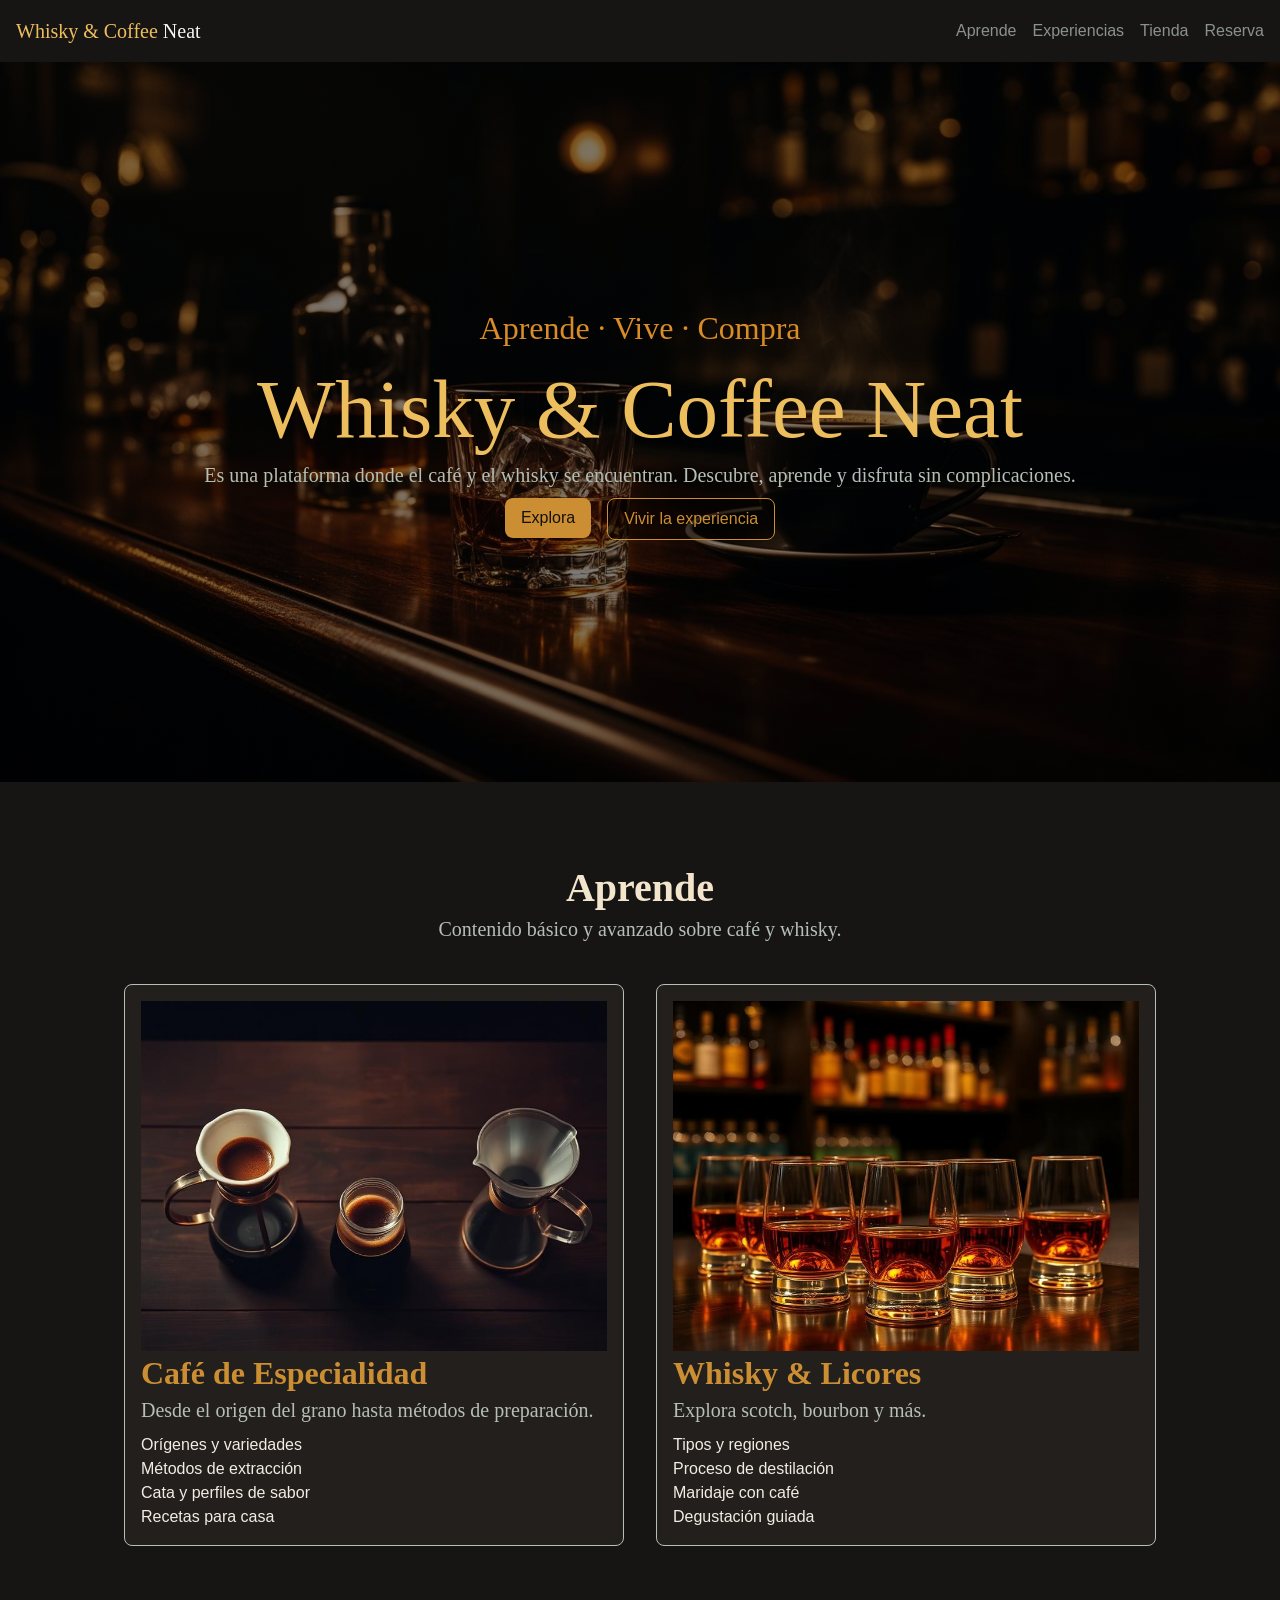
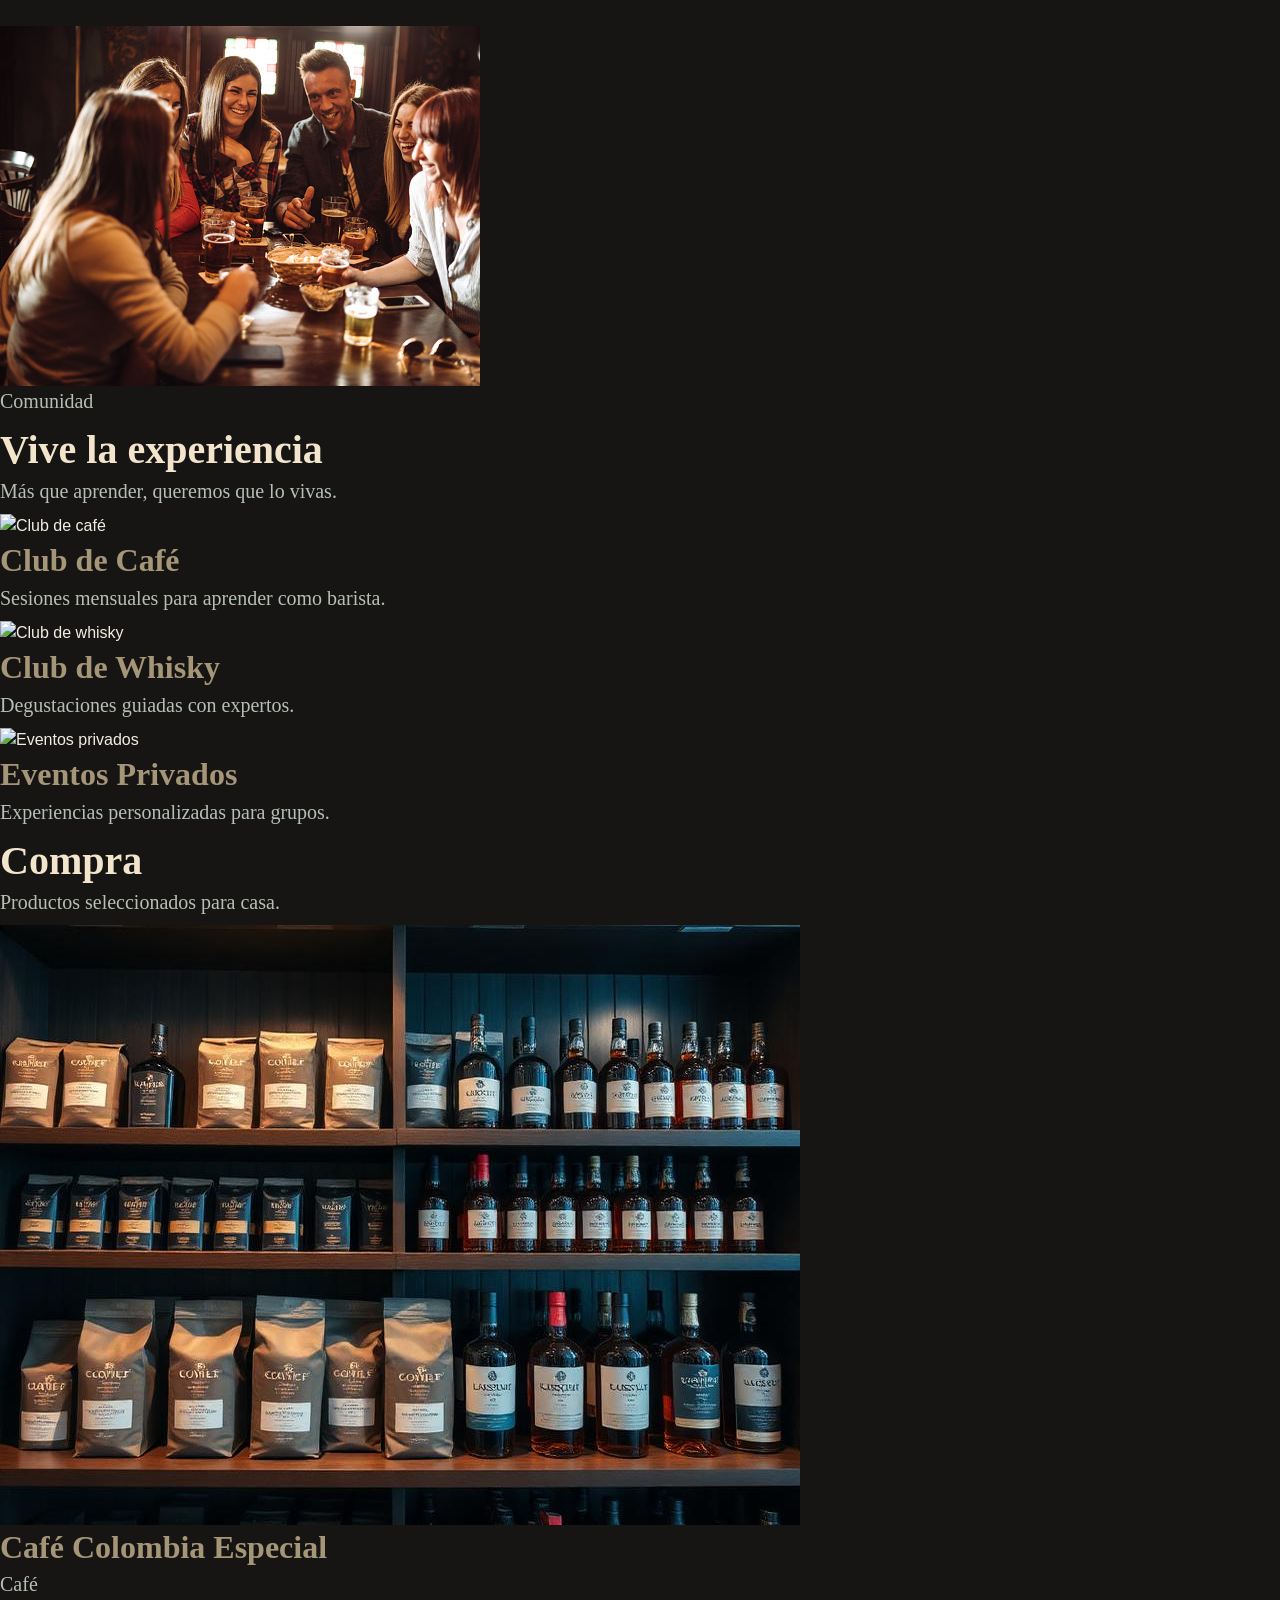
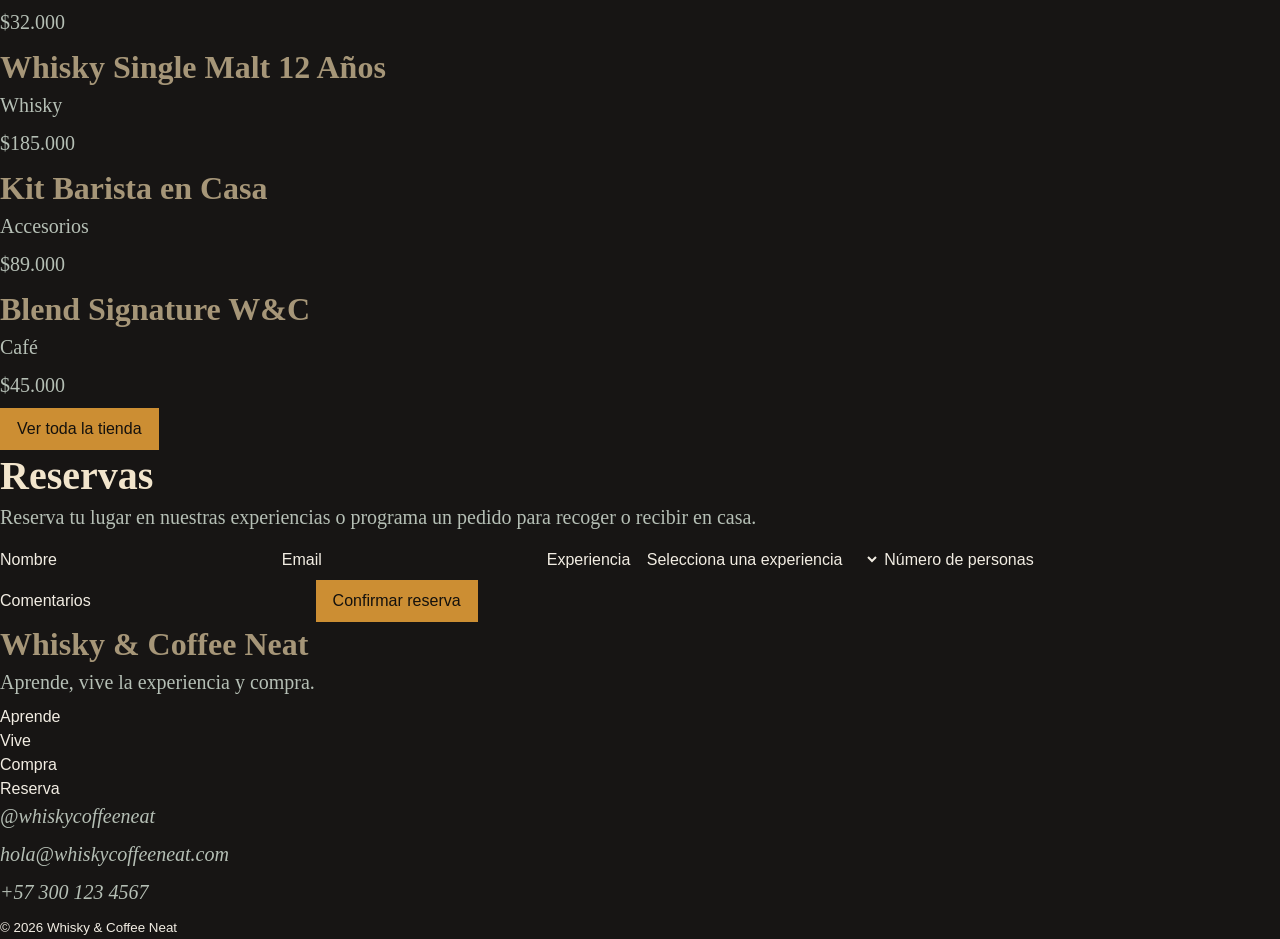
==== commit ee9f5aea: "npi" ====
--- a/1.WhiskyCoffee/index.html
+++ b/1.WhiskyCoffee/index.html
@@ -172,7 +172,7 @@
     <section id="reserva">
       <h2>Reservas</h2>
 
-      <p>Reserva tu experiencia.</p>
+      <p>Reserva tu lugar en nuestras experiencias o programa un pedido para recoger o recibir en casa.</p>
 
       <form>
         <label>
--- a/1.WhiskyCoffee/styles.css
+++ b/1.WhiskyCoffee/styles.css
@@ -20,7 +20,7 @@
 
 body {
   margin: 0;
-  font-family: Georgia, "Times New Roman", serif;  /* tipografía base */
+  font-family: Arial, Helvetica, sans-serif;  /* tipografía base */
   line-height: 1.5;  /* mejora legibilidad */
   color: #F2EDE3;  /* color de texto principal */
   background-color: #171514;  /* fondo general */
@@ -228,7 +228,7 @@
       rgba(0, 0, 0, 0.5),   /* Capa oscura arriba (mejora legibilidad) */
       rgba(0, 0, 0, 0.5)    /* Capa oscura abajo */
     ),
-    url(Hero.png);          /* Imagen de fondo del hero */
+    url(Assets/Hero.png);          /* Imagen de fondo del hero */
 
   background-size: cover;       /* La imagen cubre todo el contenedor */
   background-position: center;  /* La imagen se centra */
